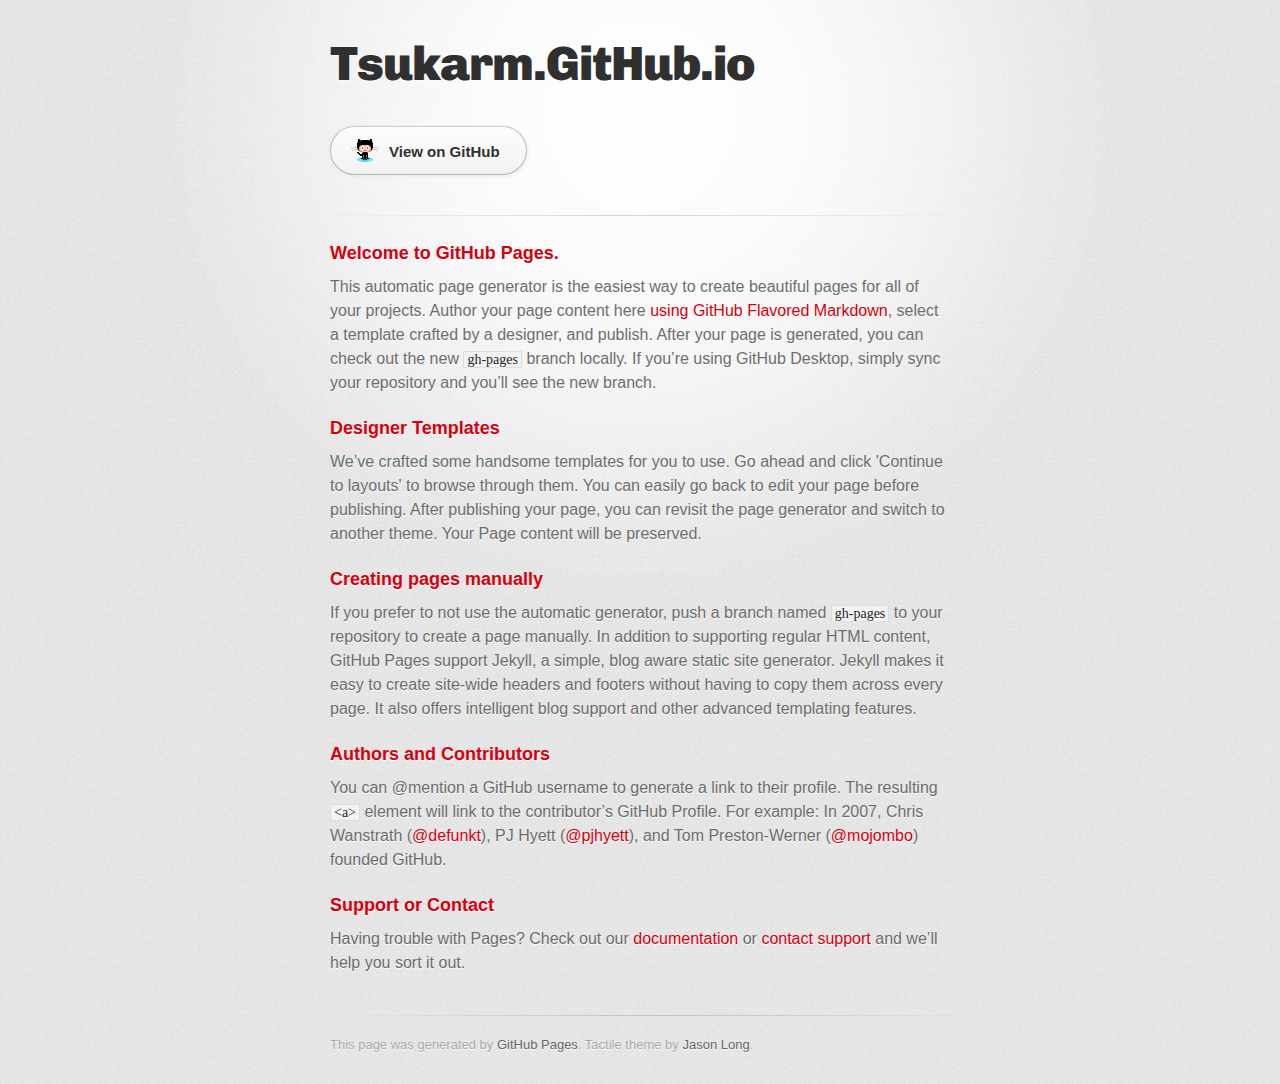
==== index.html @ 036ee030 "Replace master branch with page content via GitHub" ====
<!DOCTYPE html>
<html>
  <head>
    <meta charset='utf-8'>
    <meta http-equiv="X-UA-Compatible" content="chrome=1">
    <link href='https://fonts.googleapis.com/css?family=Chivo:900' rel='stylesheet' type='text/css'>
    <link rel="stylesheet" type="text/css" href="stylesheets/stylesheet.css" media="screen">
    <link rel="stylesheet" type="text/css" href="stylesheets/github-dark.css" media="screen">
    <link rel="stylesheet" type="text/css" href="stylesheets/print.css" media="print">
    <!--[if lt IE 9]>
    <script src="//html5shiv.googlecode.com/svn/trunk/html5.js"></script>
    <![endif]-->
    <title>Tsukarm.GitHub.io by TsukArm</title>
  </head>

  <body>
    <div id="container">
      <div class="inner">

        <header>
          <h1>Tsukarm.GitHub.io</h1>
          <h2></h2>
        </header>

        <section id="downloads" class="clearfix">
          <a href="https://github.com/TsukArm" id="view-on-github" class="button"><span>View on GitHub</span></a>
        </section>

        <hr>

        <section id="main_content">
          <h3>
<a id="welcome-to-github-pages" class="anchor" href="#welcome-to-github-pages" aria-hidden="true"><span aria-hidden="true" class="octicon octicon-link"></span></a>Welcome to GitHub Pages.</h3>

<p>This automatic page generator is the easiest way to create beautiful pages for all of your projects. Author your page content here <a href="https://guides.github.com/features/mastering-markdown/">using GitHub Flavored Markdown</a>, select a template crafted by a designer, and publish. After your page is generated, you can check out the new <code>gh-pages</code> branch locally. If you’re using GitHub Desktop, simply sync your repository and you’ll see the new branch.</p>

<h3>
<a id="designer-templates" class="anchor" href="#designer-templates" aria-hidden="true"><span aria-hidden="true" class="octicon octicon-link"></span></a>Designer Templates</h3>

<p>We’ve crafted some handsome templates for you to use. Go ahead and click 'Continue to layouts' to browse through them. You can easily go back to edit your page before publishing. After publishing your page, you can revisit the page generator and switch to another theme. Your Page content will be preserved.</p>

<h3>
<a id="creating-pages-manually" class="anchor" href="#creating-pages-manually" aria-hidden="true"><span aria-hidden="true" class="octicon octicon-link"></span></a>Creating pages manually</h3>

<p>If you prefer to not use the automatic generator, push a branch named <code>gh-pages</code> to your repository to create a page manually. In addition to supporting regular HTML content, GitHub Pages support Jekyll, a simple, blog aware static site generator. Jekyll makes it easy to create site-wide headers and footers without having to copy them across every page. It also offers intelligent blog support and other advanced templating features.</p>

<h3>
<a id="authors-and-contributors" class="anchor" href="#authors-and-contributors" aria-hidden="true"><span aria-hidden="true" class="octicon octicon-link"></span></a>Authors and Contributors</h3>

<p>You can @mention a GitHub username to generate a link to their profile. The resulting <code>&lt;a&gt;</code> element will link to the contributor’s GitHub Profile. For example: In 2007, Chris Wanstrath (<a href="https://github.com/defunkt" class="user-mention">@defunkt</a>), PJ Hyett (<a href="https://github.com/pjhyett" class="user-mention">@pjhyett</a>), and Tom Preston-Werner (<a href="https://github.com/mojombo" class="user-mention">@mojombo</a>) founded GitHub.</p>

<h3>
<a id="support-or-contact" class="anchor" href="#support-or-contact" aria-hidden="true"><span aria-hidden="true" class="octicon octicon-link"></span></a>Support or Contact</h3>

<p>Having trouble with Pages? Check out our <a href="https://help.github.com/pages">documentation</a> or <a href="https://github.com/contact">contact support</a> and we’ll help you sort it out.</p>
        </section>

        <footer>
          This page was generated by <a href="https://pages.github.com">GitHub Pages</a>. Tactile theme by <a href="https://twitter.com/jasonlong">Jason Long</a>.
        </footer>

        
      </div>
    </div>
  </body>
</html>
---- stylesheets/stylesheet.css ----
/* http://meyerweb.com/eric/tools/css/reset/
   v2.0 | 20110126
   License: none (public domain)
*/
html, body, div, span, applet, object, iframe,
h1, h2, h3, h4, h5, h6, p, blockquote, pre,
a, abbr, acronym, address, big, cite, code,
del, dfn, em, img, ins, kbd, q, s, samp,
small, strike, strong, sub, sup, tt, var,
b, u, i, center,
dl, dt, dd, ol, ul, li,
fieldset, form, label, legend,
table, caption, tbody, tfoot, thead, tr, th, td,
article, aside, canvas, details, embed,
figure, figcaption, footer, header, hgroup,
menu, nav, output, ruby, section, summary,
time, mark, audio, video {
	padding: 0;
	margin: 0;
	font: inherit;
	font-size: 100%;
	vertical-align: baseline;
	border: 0;
}
/* HTML5 display-role reset for older browsers */
article, aside, details, figcaption, figure,
footer, header, hgroup, menu, nav, section {
	display: block;
}
body {
	line-height: 1;
}
ol, ul {
	list-style: none;
}
blockquote, q {
	quotes: none;
}
blockquote:before, blockquote:after,
q:before, q:after {
	content: '';
	content: none;
}
table {
	border-spacing: 0;
	border-collapse: collapse;
}

/* LAYOUT STYLES */
body {
  font-family: 'Helvetica Neue', Helvetica, Arial, serif;
  font-size: 1em;
  line-height: 1.5;
  color: #6d6d6d;
  text-shadow: 0 1px 0 rgba(255, 255, 255, 0.8);
  background: #e7e7e7 url(../images/body-bg.png) 0 0 repeat;
}

a {
  color: #d5000d;
}
a:hover {
  color: #c5000c;
}

header {
  padding-top: 35px;
  padding-bottom: 25px;
}

header h1 {
  font-family: 'Chivo', 'Helvetica Neue', Helvetica, Arial, serif;
  font-size: 48px; font-weight: 900;
  line-height: 1.2;
  color: #303030;
  letter-spacing: -1px;
}

header h2 {
  font-size: 24px;
  font-weight: normal;
  line-height: 1.3;
  color: #aaa;
  letter-spacing: -1px;
}

#container {
  min-height: 595px;
  background: transparent url(../images/highlight-bg.jpg) 50% 0 no-repeat;
}

.inner {
  width: 620px;
  margin: 0 auto;
}

#container .inner img {
  max-width: 100%;
}

#downloads {
  margin-bottom: 40px;
}

a.button {
  display: block;
  float: left;
  width: 179px;
  padding: 12px 8px 12px 8px;
  margin-right: 14px;
  font-size: 15px;
  font-weight: bold;
  line-height: 25px;
  color: #303030;
  background: #fdfdfd; /* Old browsers */
  background: -moz-linear-gradient(top,  #fdfdfd 0%, #f2f2f2 100%); /* FF3.6+ */
  background: -webkit-gradient(linear, left top, left bottom, color-stop(0%,#fdfdfd), color-stop(100%,#f2f2f2)); /* Chrome,Safari4+ */
  background: -webkit-linear-gradient(top,  #fdfdfd 0%,#f2f2f2 100%); /* Chrome10+,Safari5.1+ */
  background: -o-linear-gradient(top,  #fdfdfd 0%,#f2f2f2 100%); /* Opera 11.10+ */
  background: -ms-linear-gradient(top,  #fdfdfd 0%,#f2f2f2 100%); /* IE10+ */
  background: linear-gradient(top,  #fdfdfd 0%,#f2f2f2 100%); /* W3C */
  filter: progid:DXImageTransform.Microsoft.gradient( startColorstr='#fdfdfd', endColorstr='#f2f2f2',GradientType=0 ); /* IE6-9 */
  border-top: solid 1px #cbcbcb;
  border-right: solid 1px #b7b7b7;
  border-bottom: solid 1px #b3b3b3;
  border-left: solid 1px #b7b7b7;
  border-radius: 30px;
  -webkit-box-shadow: 10px 10px 5px #888;
  -moz-box-shadow: 10px 10px 5px #888;
  box-shadow: 0px 1px 5px #e8e8e8;
  -moz-border-radius: 30px;
  -webkit-border-radius: 30px;
}
a.button:hover {
  background: #fafafa; /* Old browsers */
  background: -moz-linear-gradient(top,  #fdfdfd 0%, #f6f6f6 100%); /* FF3.6+ */
  background: -webkit-gradient(linear, left top, left bottom, color-stop(0%,#fdfdfd), color-stop(100%,#f6f6f6)); /* Chrome,Safari4+ */
  background: -webkit-linear-gradient(top,  #fdfdfd 0%,#f6f6f6 100%); /* Chrome10+,Safari5.1+ */
  background: -o-linear-gradient(top,  #fdfdfd 0%,#f6f6f6 100%); /* Opera 11.10+ */
  background: -ms-linear-gradient(top,  #fdfdfd 0%,#f6f6f6 100%); /* IE10+ */
  background: linear-gradient(top,  #fdfdfd 0%,#f6f6f6, 100%); /* W3C */
  filter: progid:DXImageTransform.Microsoft.gradient( startColorstr='#fdfdfd', endColorstr='#f6f6f6',GradientType=0 ); /* IE6-9 */
  border-top: solid 1px #b7b7b7;
  border-right: solid 1px #b3b3b3;
  border-bottom: solid 1px #b3b3b3;
  border-left: solid 1px #b3b3b3;
}

a.button span {
  display: block;
  height: 23px;
  padding-left: 50px;
}

#download-zip span {
  background: transparent url(../images/zip-icon.png) 12px 50% no-repeat;
}
#download-tar-gz span {
  background: transparent url(../images/tar-gz-icon.png) 12px 50% no-repeat;
}
#view-on-github span {
  background: transparent url(../images/octocat-icon.png) 12px 50% no-repeat;
}
#view-on-github {
  margin-right: 0;
}

code, pre {
  margin-bottom: 30px;
  font-family: Monaco, "Bitstream Vera Sans Mono", "Lucida Console", Terminal;
  font-size: 14px;
  color: #222;
}

code {
  padding: 0 3px;
  background-color: #f2f2f2;
  border: solid 1px #ddd;
}

pre {
  padding: 20px;
  overflow: auto;
  color: #f2f2f2;
  text-shadow: none;
  background: #303030;
}
pre code {
  padding: 0;
  color: #f2f2f2;
  background-color: #303030;
  border: none;
}

ul, ol, dl {
  margin-bottom: 20px;
}


/* COMMON STYLES */

hr {
  height: 1px;
  padding-bottom: 1em;
  margin-top: 1em;
  line-height: 1px;
  background: transparent url('../images/hr.png') 50% 0 no-repeat;
  border: none;
}

strong {
  font-weight: bold;
}

em {
  font-style: italic;
}

table {
  width: 100%;
  border: 1px solid #ebebeb;
}

th {
  font-weight: 500;
}

td {
  font-weight: 300;
  text-align: center;
  border: 1px solid #ebebeb;
}

form {
  padding: 20px;
  background: #f2f2f2;

}


/* GENERAL ELEMENT TYPE STYLES */

h1 {
  font-size: 32px;
}

h2 {
  margin-bottom: 8px;
  font-size: 22px;
  font-weight: bold;
  color: #303030;
}

h3 {
  margin-bottom: 8px;
  font-size: 18px;
  font-weight: bold;
  color: #d5000d;
}

h4 {
  font-size: 16px;
  font-weight: bold;
  color: #303030;
}

h5 {
  font-size: 1em;
  color: #303030;
}

h6 {
  font-size: .8em;
  color: #303030;
}

p {
  margin-bottom: 20px;
  font-weight: 300;
}

a {
  text-decoration: none;
}

p a {
  font-weight: 400;
}

blockquote {
  padding: 0 0 0 30px;
  margin-bottom: 20px;
  font-size: 1.6em;
  border-left: 10px solid #e9e9e9;
}

ul li {
  list-style-position: inside;
  list-style: disc;
  padding-left: 20px;
}

ol li {
  list-style-position: inside;
  list-style: decimal;
  padding-left: 3px;
}

dl dt {
  color: #303030;
}

footer {
  padding-top: 20px;
  padding-bottom: 30px;
  margin-top: 40px;
  font-size: 13px;
  color: #aaa;
  background: transparent url('../images/hr.png') 0 0 no-repeat;
}

footer a {
  color: #666;
}
footer a:hover {
  color: #444;
}

/* MISC */
.clearfix:after {
  display: block;
  height: 0;
  clear: both;
  visibility: hidden;
  content: '.';
}

.clearfix {display: inline-block;}
* html .clearfix {height: 1%;}
.clearfix {display: block;}

/* #Media Queries
================================================== */

/* Smaller than standard 960 (devices and browsers) */
@media only screen and (max-width: 959px) { }

/* Tablet Portrait size to standard 960 (devices and browsers) */
@media only screen and (min-width: 768px) and (max-width: 959px) { }

/* All Mobile Sizes (devices and browser) */
@media only screen and (max-width: 767px) {
  header {
    padding-top: 10px;
    padding-bottom: 10px;
  }
  #downloads {
    margin-bottom: 25px;
  }
  #download-zip, #download-tar-gz {
    display: none;
  }
  .inner {
    width: 94%;
    margin: 0 auto;
  }
}

/* Mobile Landscape Size to Tablet Portrait (devices and browsers) */
@media only screen and (min-width: 480px) and (max-width: 767px) { }

/* Mobile Portrait Size to Mobile Landscape Size (devices and browsers) */
@media only screen and (max-width: 479px) { }
---- stylesheets/github-dark.css ----
/*
The MIT License (MIT)

Copyright (c) 2016 GitHub, Inc.

Permission is hereby granted, free of charge, to any person obtaining a copy
of this software and associated documentation files (the "Software"), to deal
in the Software without restriction, including without limitation the rights
to use, copy, modify, merge, publish, distribute, sublicense, and/or sell
copies of the Software, and to permit persons to whom the Software is
furnished to do so, subject to the following conditions:

The above copyright notice and this permission notice shall be included in all
copies or substantial portions of the Software.

THE SOFTWARE IS PROVIDED "AS IS", WITHOUT WARRANTY OF ANY KIND, EXPRESS OR
IMPLIED, INCLUDING BUT NOT LIMITED TO THE WARRANTIES OF MERCHANTABILITY,
FITNESS FOR A PARTICULAR PURPOSE AND NONINFRINGEMENT. IN NO EVENT SHALL THE
AUTHORS OR COPYRIGHT HOLDERS BE LIABLE FOR ANY CLAIM, DAMAGES OR OTHER
LIABILITY, WHETHER IN AN ACTION OF CONTRACT, TORT OR OTHERWISE, ARISING FROM,
OUT OF OR IN CONNECTION WITH THE SOFTWARE OR THE USE OR OTHER DEALINGS IN THE
SOFTWARE.

*/

.pl-c /* comment */ {
  color: #969896;
}

.pl-c1 /* constant, variable.other.constant, support, meta.property-name, support.constant, support.variable, meta.module-reference, markup.raw, meta.diff.header */,
.pl-s .pl-v /* string variable */ {
  color: #0099cd;
}

.pl-e /* entity */,
.pl-en /* entity.name */ {
  color: #9774cb;
}

.pl-smi /* variable.parameter.function, storage.modifier.package, storage.modifier.import, storage.type.java, variable.other */,
.pl-s .pl-s1 /* string source */ {
  color: #ddd;
}

.pl-ent /* entity.name.tag */ {
  color: #7bcc72;
}

.pl-k /* keyword, storage, storage.type */ {
  color: #cc2372;
}

.pl-s /* string */,
.pl-pds /* punctuation.definition.string, string.regexp.character-class */,
.pl-s .pl-pse .pl-s1 /* string punctuation.section.embedded source */,
.pl-sr /* string.regexp */,
.pl-sr .pl-cce /* string.regexp constant.character.escape */,
.pl-sr .pl-sre /* string.regexp source.ruby.embedded */,
.pl-sr .pl-sra /* string.regexp string.regexp.arbitrary-repitition */ {
  color: #3c66e2;
}

.pl-v /* variable */ {
  color: #fb8764;
}

.pl-id /* invalid.deprecated */ {
  color: #e63525;
}

.pl-ii /* invalid.illegal */ {
  color: #f8f8f8;
  background-color: #e63525;
}

.pl-sr .pl-cce /* string.regexp constant.character.escape */ {
  font-weight: bold;
  color: #7bcc72;
}

.pl-ml /* markup.list */ {
  color: #c26b2b;
}

.pl-mh /* markup.heading */,
.pl-mh .pl-en /* markup.heading entity.name */,
.pl-ms /* meta.separator */ {
  font-weight: bold;
  color: #264ec5;
}

.pl-mq /* markup.quote */ {
  color: #00acac;
}

.pl-mi /* markup.italic */ {
  font-style: italic;
  color: #ddd;
}

.pl-mb /* markup.bold */ {
  font-weight: bold;
  color: #ddd;
}

.pl-md /* markup.deleted, meta.diff.header.from-file */ {
  color: #bd2c00;
  background-color: #ffecec;
}

.pl-mi1 /* markup.inserted, meta.diff.header.to-file */ {
  color: #55a532;
  background-color: #eaffea;
}

.pl-mdr /* meta.diff.range */ {
  font-weight: bold;
  color: #9774cb;
}

.pl-mo /* meta.output */ {
  color: #264ec5;
}
---- stylesheets/print.css ----
html, body, div, span, applet, object, iframe,
h1, h2, h3, h4, h5, h6, p, blockquote, pre,
a, abbr, acronym, address, big, cite, code,
del, dfn, em, img, ins, kbd, q, s, samp,
small, strike, strong, sub, sup, tt, var,
b, u, i, center,
dl, dt, dd, ol, ul, li,
fieldset, form, label, legend,
table, caption, tbody, tfoot, thead, tr, th, td,
article, aside, canvas, details, embed,
figure, figcaption, footer, header, hgroup,
menu, nav, output, ruby, section, summary,
time, mark, audio, video {
  padding: 0;
  margin: 0;
  font: inherit;
  font-size: 100%;
  vertical-align: baseline;
  border: 0;
}
/* HTML5 display-role reset for older browsers */
article, aside, details, figcaption, figure,
footer, header, hgroup, menu, nav, section {
  display: block;
}
body {
  line-height: 1;
}
ol, ul {
  list-style: none;
}
blockquote, q {
  quotes: none;
}
blockquote:before, blockquote:after,
q:before, q:after {
  content: '';
  content: none;
}
table {
  border-spacing: 0;
  border-collapse: collapse;
}
body {
  font-family: 'Helvetica Neue', Helvetica, Arial, serif;
  font-size: 13px;
  line-height: 1.5;
  color: #000;
}

a {
  font-weight: bold;
  color: #d5000d;
}

header {
  padding-top: 35px;
  padding-bottom: 10px;
}

header h1 {
  font-size: 48px;
  font-weight: bold;
  line-height: 1.2;
  color: #303030;
  letter-spacing: -1px;
}

header h2 {
  font-size: 24px;
  font-weight: normal;
  line-height: 1.3;
  color: #aaa;
  letter-spacing: -1px;
}
#downloads {
  display: none;
}
#main_content {
  padding-top: 20px;
}

code, pre {
  margin-bottom: 30px;
  font-family: Monaco, "Bitstream Vera Sans Mono", "Lucida Console", Terminal;
  font-size: 12px;
  color: #222;
}

code {
  padding: 0 3px;
}

pre {
  padding: 20px;
  overflow: auto;
  border: solid 1px #ddd;
}
pre code {
  padding: 0;
}

ul, ol, dl {
  margin-bottom: 20px;
}


/* COMMON STYLES */

table {
  width: 100%;
  border: 1px solid #ebebeb;
}

th {
  font-weight: 500;
}

td {
  font-weight: 300;
  text-align: center;
  border: 1px solid #ebebeb;
}

form {
  padding: 20px;
  background: #f2f2f2;

}


/* GENERAL ELEMENT TYPE STYLES */

h1 {
  font-size: 2.8em;
}

h2 {
  margin-bottom: 8px;
  font-size: 22px;
  font-weight: bold;
  color: #303030;
}

h3 {
  margin-bottom: 8px;
  font-size: 18px;
  font-weight: bold;
  color: #d5000d;
}

h4 {
  font-size: 16px;
  font-weight: bold;
  color: #303030;
}

h5 {
  font-size: 1em;
  color: #303030;
}

h6 {
  font-size: .8em;
  color: #303030;
}

p {
  margin-bottom: 20px;
  font-weight: 300;
}

a {
  text-decoration: none;
}

p a {
  font-weight: 400;
}

blockquote {
  padding: 0 0 0 30px;
  margin-bottom: 20px;
  font-size: 1.6em;
  border-left: 10px solid #e9e9e9;
}

ul li {
  list-style-position: inside;
  list-style: disc;
  padding-left: 20px;
}

ol li {
  list-style-position: inside;
  list-style: decimal;
  padding-left: 3px;
}

dl dd {
  font-style: italic;
  font-weight: 100;
}

footer {
  padding-top: 20px;
  padding-bottom: 30px;
  margin-top: 40px;
  font-size: 13px;
  color: #aaa;
}

footer a {
  color: #666;
}

/* MISC */
.clearfix:after {
  display: block;
  height: 0;
  clear: both;
  visibility: hidden;
  content: '.';
}

.clearfix {display: inline-block;}
* html .clearfix {height: 1%;}
.clearfix {display: block;}
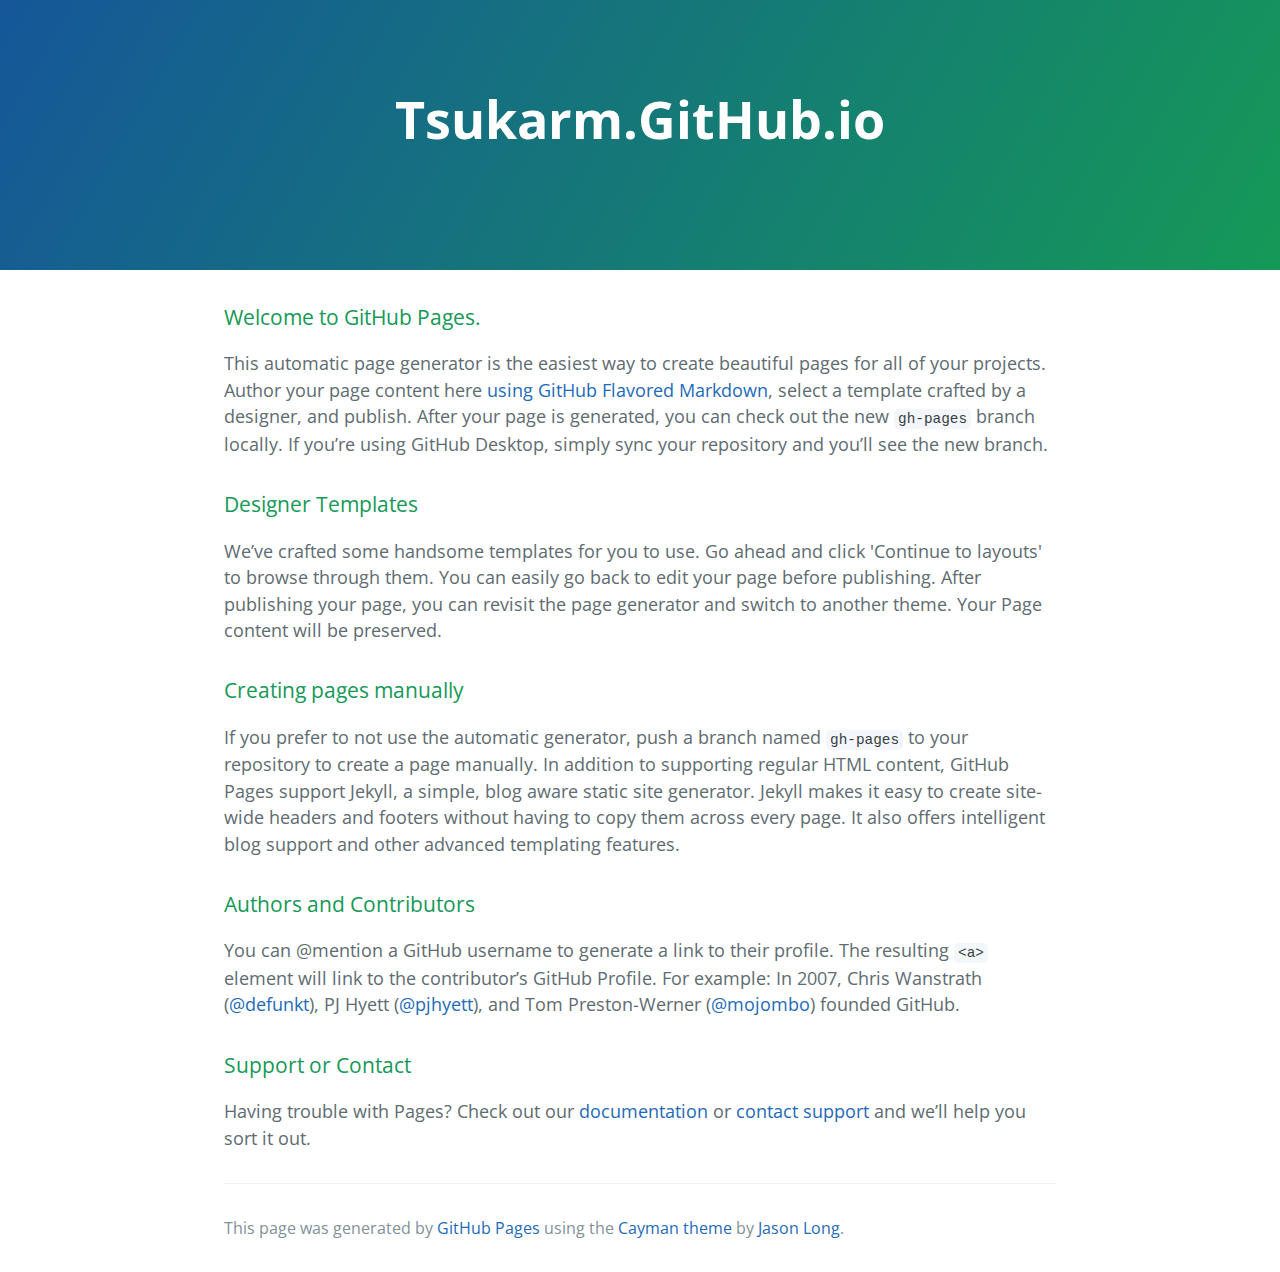
==== commit d8426f47: "Replace master branch with page content via GitHub" ====
--- a/index.html
+++ b/index.html
@@ -1,35 +1,22 @@
 <!DOCTYPE html>
-<html>
+<html lang="en-us">
   <head>
-    <meta charset='utf-8'>
-    <meta http-equiv="X-UA-Compatible" content="chrome=1">
-    <link href='https://fonts.googleapis.com/css?family=Chivo:900' rel='stylesheet' type='text/css'>
+    <meta charset="UTF-8">
+    <title>Tsukarm.GitHub.io by TsukArm</title>
+    <meta name="viewport" content="width=device-width, initial-scale=1">
+    <link rel="stylesheet" type="text/css" href="stylesheets/normalize.css" media="screen">
+    <link href='https://fonts.googleapis.com/css?family=Open+Sans:400,700' rel='stylesheet' type='text/css'>
     <link rel="stylesheet" type="text/css" href="stylesheets/stylesheet.css" media="screen">
-    <link rel="stylesheet" type="text/css" href="stylesheets/github-dark.css" media="screen">
-    <link rel="stylesheet" type="text/css" href="stylesheets/print.css" media="print">
-    <!--[if lt IE 9]>
-    <script src="//html5shiv.googlecode.com/svn/trunk/html5.js"></script>
-    <![endif]-->
-    <title>Tsukarm.GitHub.io by TsukArm</title>
+    <link rel="stylesheet" type="text/css" href="stylesheets/github-light.css" media="screen">
   </head>
+  <body>
+    <section class="page-header">
+      <h1 class="project-name">Tsukarm.GitHub.io</h1>
+      <h2 class="project-tagline"></h2>
+    </section>
 
-  <body>
-    <div id="container">
-      <div class="inner">
-
-        <header>
-          <h1>Tsukarm.GitHub.io</h1>
-          <h2></h2>
-        </header>
-
-        <section id="downloads" class="clearfix">
-          <a href="https://github.com/TsukArm" id="view-on-github" class="button"><span>View on GitHub</span></a>
-        </section>
-
-        <hr>
-
-        <section id="main_content">
-          <h3>
+    <section class="main-content">
+      <h3>
 <a id="welcome-to-github-pages" class="anchor" href="#welcome-to-github-pages" aria-hidden="true"><span aria-hidden="true" class="octicon octicon-link"></span></a>Welcome to GitHub Pages.</h3>
 
 <p>This automatic page generator is the easiest way to create beautiful pages for all of your projects. Author your page content here <a href="https://guides.github.com/features/mastering-markdown/">using GitHub Flavored Markdown</a>, select a template crafted by a designer, and publish. After your page is generated, you can check out the new <code>gh-pages</code> branch locally. If you’re using GitHub Desktop, simply sync your repository and you’ll see the new branch.</p>
@@ -53,14 +40,14 @@
 <a id="support-or-contact" class="anchor" href="#support-or-contact" aria-hidden="true"><span aria-hidden="true" class="octicon octicon-link"></span></a>Support or Contact</h3>
 
 <p>Having trouble with Pages? Check out our <a href="https://help.github.com/pages">documentation</a> or <a href="https://github.com/contact">contact support</a> and we’ll help you sort it out.</p>
-        </section>
 
-        <footer>
-          This page was generated by <a href="https://pages.github.com">GitHub Pages</a>. Tactile theme by <a href="https://twitter.com/jasonlong">Jason Long</a>.
-        </footer>
+      <footer class="site-footer">
 
-        
-      </div>
-    </div>
+        <span class="site-footer-credits">This page was generated by <a href="https://pages.github.com">GitHub Pages</a> using the <a href="https://github.com/jasonlong/cayman-theme">Cayman theme</a> by <a href="https://twitter.com/jasonlong">Jason Long</a>.</span>
+      </footer>
+
+    </section>
+
+  
   </body>
 </html>
--- a/stylesheets/stylesheet.css
+++ b/stylesheets/stylesheet.css
@@ -1,373 +1,245 @@
-/* http://meyerweb.com/eric/tools/css/reset/
-   v2.0 | 20110126
-   License: none (public domain)
-*/
-html, body, div, span, applet, object, iframe,
-h1, h2, h3, h4, h5, h6, p, blockquote, pre,
-a, abbr, acronym, address, big, cite, code,
-del, dfn, em, img, ins, kbd, q, s, samp,
-small, strike, strong, sub, sup, tt, var,
-b, u, i, center,
-dl, dt, dd, ol, ul, li,
-fieldset, form, label, legend,
-table, caption, tbody, tfoot, thead, tr, th, td,
-article, aside, canvas, details, embed,
-figure, figcaption, footer, header, hgroup,
-menu, nav, output, ruby, section, summary,
-time, mark, audio, video {
-	padding: 0;
-	margin: 0;
-	font: inherit;
-	font-size: 100%;
-	vertical-align: baseline;
-	border: 0;
-}
-/* HTML5 display-role reset for older browsers */
-article, aside, details, figcaption, figure,
-footer, header, hgroup, menu, nav, section {
-	display: block;
-}
+* {
+  box-sizing: border-box; }
+
 body {
-	line-height: 1;
-}
-ol, ul {
-	list-style: none;
-}
-blockquote, q {
-	quotes: none;
-}
-blockquote:before, blockquote:after,
-q:before, q:after {
-	content: '';
-	content: none;
-}
-table {
-	border-spacing: 0;
-	border-collapse: collapse;
-}
-
-/* LAYOUT STYLES */
-body {
-  font-family: 'Helvetica Neue', Helvetica, Arial, serif;
-  font-size: 1em;
+  padding: 0;
+  margin: 0;
+  font-family: "Open Sans", "Helvetica Neue", Helvetica, Arial, sans-serif;
+  font-size: 16px;
   line-height: 1.5;
-  color: #6d6d6d;
-  text-shadow: 0 1px 0 rgba(255, 255, 255, 0.8);
-  background: #e7e7e7 url(../images/body-bg.png) 0 0 repeat;
-}
+  color: #606c71; }
 
 a {
-  color: #d5000d;
-}
-a:hover {
-  color: #c5000c;
-}
-
-header {
-  padding-top: 35px;
-  padding-bottom: 25px;
-}
-
-header h1 {
-  font-family: 'Chivo', 'Helvetica Neue', Helvetica, Arial, serif;
-  font-size: 48px; font-weight: 900;
-  line-height: 1.2;
-  color: #303030;
-  letter-spacing: -1px;
-}
-
-header h2 {
-  font-size: 24px;
+  color: #1e6bb8;
+  text-decoration: none; }
+  a:hover {
+    text-decoration: underline; }
+
+.btn {
+  display: inline-block;
+  margin-bottom: 1rem;
+  color: rgba(255, 255, 255, 0.7);
+  background-color: rgba(255, 255, 255, 0.08);
+  border-color: rgba(255, 255, 255, 0.2);
+  border-style: solid;
+  border-width: 1px;
+  border-radius: 0.3rem;
+  transition: color 0.2s, background-color 0.2s, border-color 0.2s; }
+  .btn + .btn {
+    margin-left: 1rem; }
+
+.btn:hover {
+  color: rgba(255, 255, 255, 0.8);
+  text-decoration: none;
+  background-color: rgba(255, 255, 255, 0.2);
+  border-color: rgba(255, 255, 255, 0.3); }
+
+@media screen and (min-width: 64em) {
+  .btn {
+    padding: 0.75rem 1rem; } }
+
+@media screen and (min-width: 42em) and (max-width: 64em) {
+  .btn {
+    padding: 0.6rem 0.9rem;
+    font-size: 0.9rem; } }
+
+@media screen and (max-width: 42em) {
+  .btn {
+    display: block;
+    width: 100%;
+    padding: 0.75rem;
+    font-size: 0.9rem; }
+    .btn + .btn {
+      margin-top: 1rem;
+      margin-left: 0; } }
+
+.page-header {
+  color: #fff;
+  text-align: center;
+  background-color: #159957;
+  background-image: linear-gradient(120deg, #155799, #159957); }
+
+@media screen and (min-width: 64em) {
+  .page-header {
+    padding: 5rem 6rem; } }
+
+@media screen and (min-width: 42em) and (max-width: 64em) {
+  .page-header {
+    padding: 3rem 4rem; } }
+
+@media screen and (max-width: 42em) {
+  .page-header {
+    padding: 2rem 1rem; } }
+
+.project-name {
+  margin-top: 0;
+  margin-bottom: 0.1rem; }
+
+@media screen and (min-width: 64em) {
+  .project-name {
+    font-size: 3.25rem; } }
+
+@media screen and (min-width: 42em) and (max-width: 64em) {
+  .project-name {
+    font-size: 2.25rem; } }
+
+@media screen and (max-width: 42em) {
+  .project-name {
+    font-size: 1.75rem; } }
+
+.project-tagline {
+  margin-bottom: 2rem;
   font-weight: normal;
-  line-height: 1.3;
-  color: #aaa;
-  letter-spacing: -1px;
-}
-
-#container {
-  min-height: 595px;
-  background: transparent url(../images/highlight-bg.jpg) 50% 0 no-repeat;
-}
-
-.inner {
-  width: 620px;
-  margin: 0 auto;
-}
-
-#container .inner img {
-  max-width: 100%;
-}
-
-#downloads {
-  margin-bottom: 40px;
-}
-
-a.button {
+  opacity: 0.7; }
+
+@media screen and (min-width: 64em) {
+  .project-tagline {
+    font-size: 1.25rem; } }
+
+@media screen and (min-width: 42em) and (max-width: 64em) {
+  .project-tagline {
+    font-size: 1.15rem; } }
+
+@media screen and (max-width: 42em) {
+  .project-tagline {
+    font-size: 1rem; } }
+
+.main-content :first-child {
+  margin-top: 0; }
+.main-content img {
+  max-width: 100%; }
+.main-content h1, .main-content h2, .main-content h3, .main-content h4, .main-content h5, .main-content h6 {
+  margin-top: 2rem;
+  margin-bottom: 1rem;
+  font-weight: normal;
+  color: #159957; }
+.main-content p {
+  margin-bottom: 1em; }
+.main-content code {
+  padding: 2px 4px;
+  font-family: Consolas, "Liberation Mono", Menlo, Courier, monospace;
+  font-size: 0.9rem;
+  color: #383e41;
+  background-color: #f3f6fa;
+  border-radius: 0.3rem; }
+.main-content pre {
+  padding: 0.8rem;
+  margin-top: 0;
+  margin-bottom: 1rem;
+  font: 1rem Consolas, "Liberation Mono", Menlo, Courier, monospace;
+  color: #567482;
+  word-wrap: normal;
+  background-color: #f3f6fa;
+  border: solid 1px #dce6f0;
+  border-radius: 0.3rem; }
+  .main-content pre > code {
+    padding: 0;
+    margin: 0;
+    font-size: 0.9rem;
+    color: #567482;
+    word-break: normal;
+    white-space: pre;
+    background: transparent;
+    border: 0; }
+.main-content .highlight {
+  margin-bottom: 1rem; }
+  .main-content .highlight pre {
+    margin-bottom: 0;
+    word-break: normal; }
+.main-content .highlight pre, .main-content pre {
+  padding: 0.8rem;
+  overflow: auto;
+  font-size: 0.9rem;
+  line-height: 1.45;
+  border-radius: 0.3rem; }
+.main-content pre code, .main-content pre tt {
+  display: inline;
+  max-width: initial;
+  padding: 0;
+  margin: 0;
+  overflow: initial;
+  line-height: inherit;
+  word-wrap: normal;
+  background-color: transparent;
+  border: 0; }
+  .main-content pre code:before, .main-content pre code:after, .main-content pre tt:before, .main-content pre tt:after {
+    content: normal; }
+.main-content ul, .main-content ol {
+  margin-top: 0; }
+.main-content blockquote {
+  padding: 0 1rem;
+  margin-left: 0;
+  color: #819198;
+  border-left: 0.3rem solid #dce6f0; }
+  .main-content blockquote > :first-child {
+    margin-top: 0; }
+  .main-content blockquote > :last-child {
+    margin-bottom: 0; }
+.main-content table {
   display: block;
-  float: left;
-  width: 179px;
-  padding: 12px 8px 12px 8px;
-  margin-right: 14px;
-  font-size: 15px;
-  font-weight: bold;
-  line-height: 25px;
-  color: #303030;
-  background: #fdfdfd; /* Old browsers */
-  background: -moz-linear-gradient(top,  #fdfdfd 0%, #f2f2f2 100%); /* FF3.6+ */
-  background: -webkit-gradient(linear, left top, left bottom, color-stop(0%,#fdfdfd), color-stop(100%,#f2f2f2)); /* Chrome,Safari4+ */
-  background: -webkit-linear-gradient(top,  #fdfdfd 0%,#f2f2f2 100%); /* Chrome10+,Safari5.1+ */
-  background: -o-linear-gradient(top,  #fdfdfd 0%,#f2f2f2 100%); /* Opera 11.10+ */
-  background: -ms-linear-gradient(top,  #fdfdfd 0%,#f2f2f2 100%); /* IE10+ */
-  background: linear-gradient(top,  #fdfdfd 0%,#f2f2f2 100%); /* W3C */
-  filter: progid:DXImageTransform.Microsoft.gradient( startColorstr='#fdfdfd', endColorstr='#f2f2f2',GradientType=0 ); /* IE6-9 */
-  border-top: solid 1px #cbcbcb;
-  border-right: solid 1px #b7b7b7;
-  border-bottom: solid 1px #b3b3b3;
-  border-left: solid 1px #b7b7b7;
-  border-radius: 30px;
-  -webkit-box-shadow: 10px 10px 5px #888;
-  -moz-box-shadow: 10px 10px 5px #888;
-  box-shadow: 0px 1px 5px #e8e8e8;
-  -moz-border-radius: 30px;
-  -webkit-border-radius: 30px;
-}
-a.button:hover {
-  background: #fafafa; /* Old browsers */
-  background: -moz-linear-gradient(top,  #fdfdfd 0%, #f6f6f6 100%); /* FF3.6+ */
-  background: -webkit-gradient(linear, left top, left bottom, color-stop(0%,#fdfdfd), color-stop(100%,#f6f6f6)); /* Chrome,Safari4+ */
-  background: -webkit-linear-gradient(top,  #fdfdfd 0%,#f6f6f6 100%); /* Chrome10+,Safari5.1+ */
-  background: -o-linear-gradient(top,  #fdfdfd 0%,#f6f6f6 100%); /* Opera 11.10+ */
-  background: -ms-linear-gradient(top,  #fdfdfd 0%,#f6f6f6 100%); /* IE10+ */
-  background: linear-gradient(top,  #fdfdfd 0%,#f6f6f6, 100%); /* W3C */
-  filter: progid:DXImageTransform.Microsoft.gradient( startColorstr='#fdfdfd', endColorstr='#f6f6f6',GradientType=0 ); /* IE6-9 */
-  border-top: solid 1px #b7b7b7;
-  border-right: solid 1px #b3b3b3;
-  border-bottom: solid 1px #b3b3b3;
-  border-left: solid 1px #b3b3b3;
-}
-
-a.button span {
+  width: 100%;
+  overflow: auto;
+  word-break: normal;
+  word-break: keep-all; }
+  .main-content table th {
+    font-weight: bold; }
+  .main-content table th, .main-content table td {
+    padding: 0.5rem 1rem;
+    border: 1px solid #e9ebec; }
+.main-content dl {
+  padding: 0; }
+  .main-content dl dt {
+    padding: 0;
+    margin-top: 1rem;
+    font-size: 1rem;
+    font-weight: bold; }
+  .main-content dl dd {
+    padding: 0;
+    margin-bottom: 1rem; }
+.main-content hr {
+  height: 2px;
+  padding: 0;
+  margin: 1rem 0;
+  background-color: #eff0f1;
+  border: 0; }
+
+@media screen and (min-width: 64em) {
+  .main-content {
+    max-width: 64rem;
+    padding: 2rem 6rem;
+    margin: 0 auto;
+    font-size: 1.1rem; } }
+
+@media screen and (min-width: 42em) and (max-width: 64em) {
+  .main-content {
+    padding: 2rem 4rem;
+    font-size: 1.1rem; } }
+
+@media screen and (max-width: 42em) {
+  .main-content {
+    padding: 2rem 1rem;
+    font-size: 1rem; } }
+
+.site-footer {
+  padding-top: 2rem;
+  margin-top: 2rem;
+  border-top: solid 1px #eff0f1; }
+
+.site-footer-owner {
   display: block;
-  height: 23px;
-  padding-left: 50px;
-}
-
-#download-zip span {
-  background: transparent url(../images/zip-icon.png) 12px 50% no-repeat;
-}
-#download-tar-gz span {
-  background: transparent url(../images/tar-gz-icon.png) 12px 50% no-repeat;
-}
-#view-on-github span {
-  background: transparent url(../images/octocat-icon.png) 12px 50% no-repeat;
-}
-#view-on-github {
-  margin-right: 0;
-}
-
-code, pre {
-  margin-bottom: 30px;
-  font-family: Monaco, "Bitstream Vera Sans Mono", "Lucida Console", Terminal;
-  font-size: 14px;
-  color: #222;
-}
-
-code {
-  padding: 0 3px;
-  background-color: #f2f2f2;
-  border: solid 1px #ddd;
-}
-
-pre {
-  padding: 20px;
-  overflow: auto;
-  color: #f2f2f2;
-  text-shadow: none;
-  background: #303030;
-}
-pre code {
-  padding: 0;
-  color: #f2f2f2;
-  background-color: #303030;
-  border: none;
-}
-
-ul, ol, dl {
-  margin-bottom: 20px;
-}
-
-
-/* COMMON STYLES */
-
-hr {
-  height: 1px;
-  padding-bottom: 1em;
-  margin-top: 1em;
-  line-height: 1px;
-  background: transparent url('../images/hr.png') 50% 0 no-repeat;
-  border: none;
-}
-
-strong {
-  font-weight: bold;
-}
-
-em {
-  font-style: italic;
-}
-
-table {
-  width: 100%;
-  border: 1px solid #ebebeb;
-}
-
-th {
-  font-weight: 500;
-}
-
-td {
-  font-weight: 300;
-  text-align: center;
-  border: 1px solid #ebebeb;
-}
-
-form {
-  padding: 20px;
-  background: #f2f2f2;
-
-}
-
-
-/* GENERAL ELEMENT TYPE STYLES */
-
-h1 {
-  font-size: 32px;
-}
-
-h2 {
-  margin-bottom: 8px;
-  font-size: 22px;
-  font-weight: bold;
-  color: #303030;
-}
-
-h3 {
-  margin-bottom: 8px;
-  font-size: 18px;
-  font-weight: bold;
-  color: #d5000d;
-}
-
-h4 {
-  font-size: 16px;
-  font-weight: bold;
-  color: #303030;
-}
-
-h5 {
-  font-size: 1em;
-  color: #303030;
-}
-
-h6 {
-  font-size: .8em;
-  color: #303030;
-}
-
-p {
-  margin-bottom: 20px;
-  font-weight: 300;
-}
-
-a {
-  text-decoration: none;
-}
-
-p a {
-  font-weight: 400;
-}
-
-blockquote {
-  padding: 0 0 0 30px;
-  margin-bottom: 20px;
-  font-size: 1.6em;
-  border-left: 10px solid #e9e9e9;
-}
-
-ul li {
-  list-style-position: inside;
-  list-style: disc;
-  padding-left: 20px;
-}
-
-ol li {
-  list-style-position: inside;
-  list-style: decimal;
-  padding-left: 3px;
-}
-
-dl dt {
-  color: #303030;
-}
-
-footer {
-  padding-top: 20px;
-  padding-bottom: 30px;
-  margin-top: 40px;
-  font-size: 13px;
-  color: #aaa;
-  background: transparent url('../images/hr.png') 0 0 no-repeat;
-}
-
-footer a {
-  color: #666;
-}
-footer a:hover {
-  color: #444;
-}
-
-/* MISC */
-.clearfix:after {
-  display: block;
-  height: 0;
-  clear: both;
-  visibility: hidden;
-  content: '.';
-}
-
-.clearfix {display: inline-block;}
-* html .clearfix {height: 1%;}
-.clearfix {display: block;}
-
-/* #Media Queries
-================================================== */
-
-/* Smaller than standard 960 (devices and browsers) */
-@media only screen and (max-width: 959px) { }
-
-/* Tablet Portrait size to standard 960 (devices and browsers) */
-@media only screen and (min-width: 768px) and (max-width: 959px) { }
-
-/* All Mobile Sizes (devices and browser) */
-@media only screen and (max-width: 767px) {
-  header {
-    padding-top: 10px;
-    padding-bottom: 10px;
-  }
-  #downloads {
-    margin-bottom: 25px;
-  }
-  #download-zip, #download-tar-gz {
-    display: none;
-  }
-  .inner {
-    width: 94%;
-    margin: 0 auto;
-  }
-}
-
-/* Mobile Landscape Size to Tablet Portrait (devices and browsers) */
-@media only screen and (min-width: 480px) and (max-width: 767px) { }
-
-/* Mobile Portrait Size to Mobile Landscape Size (devices and browsers) */
-@media only screen and (max-width: 479px) { }
+  font-weight: bold; }
+
+.site-footer-credits {
+  color: #819198; }
+
+@media screen and (min-width: 64em) {
+  .site-footer {
+    font-size: 1rem; } }
+
+@media screen and (min-width: 42em) and (max-width: 64em) {
+  .site-footer {
+    font-size: 1rem; } }
+
+@media screen and (max-width: 42em) {
+  .site-footer {
+    font-size: 0.9rem; } }
--- a/stylesheets/github-light.css
+++ b/stylesheets/github-light.css
@@ -0,0 +1,124 @@
+/*
+The MIT License (MIT)
+
+Copyright (c) 2016 GitHub, Inc.
+
+Permission is hereby granted, free of charge, to any person obtaining a copy
+of this software and associated documentation files (the "Software"), to deal
+in the Software without restriction, including without limitation the rights
+to use, copy, modify, merge, publish, distribute, sublicense, and/or sell
+copies of the Software, and to permit persons to whom the Software is
+furnished to do so, subject to the following conditions:
+
+The above copyright notice and this permission notice shall be included in all
+copies or substantial portions of the Software.
+
+THE SOFTWARE IS PROVIDED "AS IS", WITHOUT WARRANTY OF ANY KIND, EXPRESS OR
+IMPLIED, INCLUDING BUT NOT LIMITED TO THE WARRANTIES OF MERCHANTABILITY,
+FITNESS FOR A PARTICULAR PURPOSE AND NONINFRINGEMENT. IN NO EVENT SHALL THE
+AUTHORS OR COPYRIGHT HOLDERS BE LIABLE FOR ANY CLAIM, DAMAGES OR OTHER
+LIABILITY, WHETHER IN AN ACTION OF CONTRACT, TORT OR OTHERWISE, ARISING FROM,
+OUT OF OR IN CONNECTION WITH THE SOFTWARE OR THE USE OR OTHER DEALINGS IN THE
+SOFTWARE.
+
+*/
+
+.pl-c /* comment */ {
+  color: #969896;
+}
+
+.pl-c1 /* constant, variable.other.constant, support, meta.property-name, support.constant, support.variable, meta.module-reference, markup.raw, meta.diff.header */,
+.pl-s .pl-v /* string variable */ {
+  color: #0086b3;
+}
+
+.pl-e /* entity */,
+.pl-en /* entity.name */ {
+  color: #795da3;
+}
+
+.pl-smi /* variable.parameter.function, storage.modifier.package, storage.modifier.import, storage.type.java, variable.other */,
+.pl-s .pl-s1 /* string source */ {
+  color: #333;
+}
+
+.pl-ent /* entity.name.tag */ {
+  color: #63a35c;
+}
+
+.pl-k /* keyword, storage, storage.type */ {
+  color: #a71d5d;
+}
+
+.pl-s /* string */,
+.pl-pds /* punctuation.definition.string, string.regexp.character-class */,
+.pl-s .pl-pse .pl-s1 /* string punctuation.section.embedded source */,
+.pl-sr /* string.regexp */,
+.pl-sr .pl-cce /* string.regexp constant.character.escape */,
+.pl-sr .pl-sre /* string.regexp source.ruby.embedded */,
+.pl-sr .pl-sra /* string.regexp string.regexp.arbitrary-repitition */ {
+  color: #183691;
+}
+
+.pl-v /* variable */ {
+  color: #ed6a43;
+}
+
+.pl-id /* invalid.deprecated */ {
+  color: #b52a1d;
+}
+
+.pl-ii /* invalid.illegal */ {
+  color: #f8f8f8;
+  background-color: #b52a1d;
+}
+
+.pl-sr .pl-cce /* string.regexp constant.character.escape */ {
+  font-weight: bold;
+  color: #63a35c;
+}
+
+.pl-ml /* markup.list */ {
+  color: #693a17;
+}
+
+.pl-mh /* markup.heading */,
+.pl-mh .pl-en /* markup.heading entity.name */,
+.pl-ms /* meta.separator */ {
+  font-weight: bold;
+  color: #1d3e81;
+}
+
+.pl-mq /* markup.quote */ {
+  color: #008080;
+}
+
+.pl-mi /* markup.italic */ {
+  font-style: italic;
+  color: #333;
+}
+
+.pl-mb /* markup.bold */ {
+  font-weight: bold;
+  color: #333;
+}
+
+.pl-md /* markup.deleted, meta.diff.header.from-file */ {
+  color: #bd2c00;
+  background-color: #ffecec;
+}
+
+.pl-mi1 /* markup.inserted, meta.diff.header.to-file */ {
+  color: #55a532;
+  background-color: #eaffea;
+}
+
+.pl-mdr /* meta.diff.range */ {
+  font-weight: bold;
+  color: #795da3;
+}
+
+.pl-mo /* meta.output */ {
+  color: #1d3e81;
+}
+
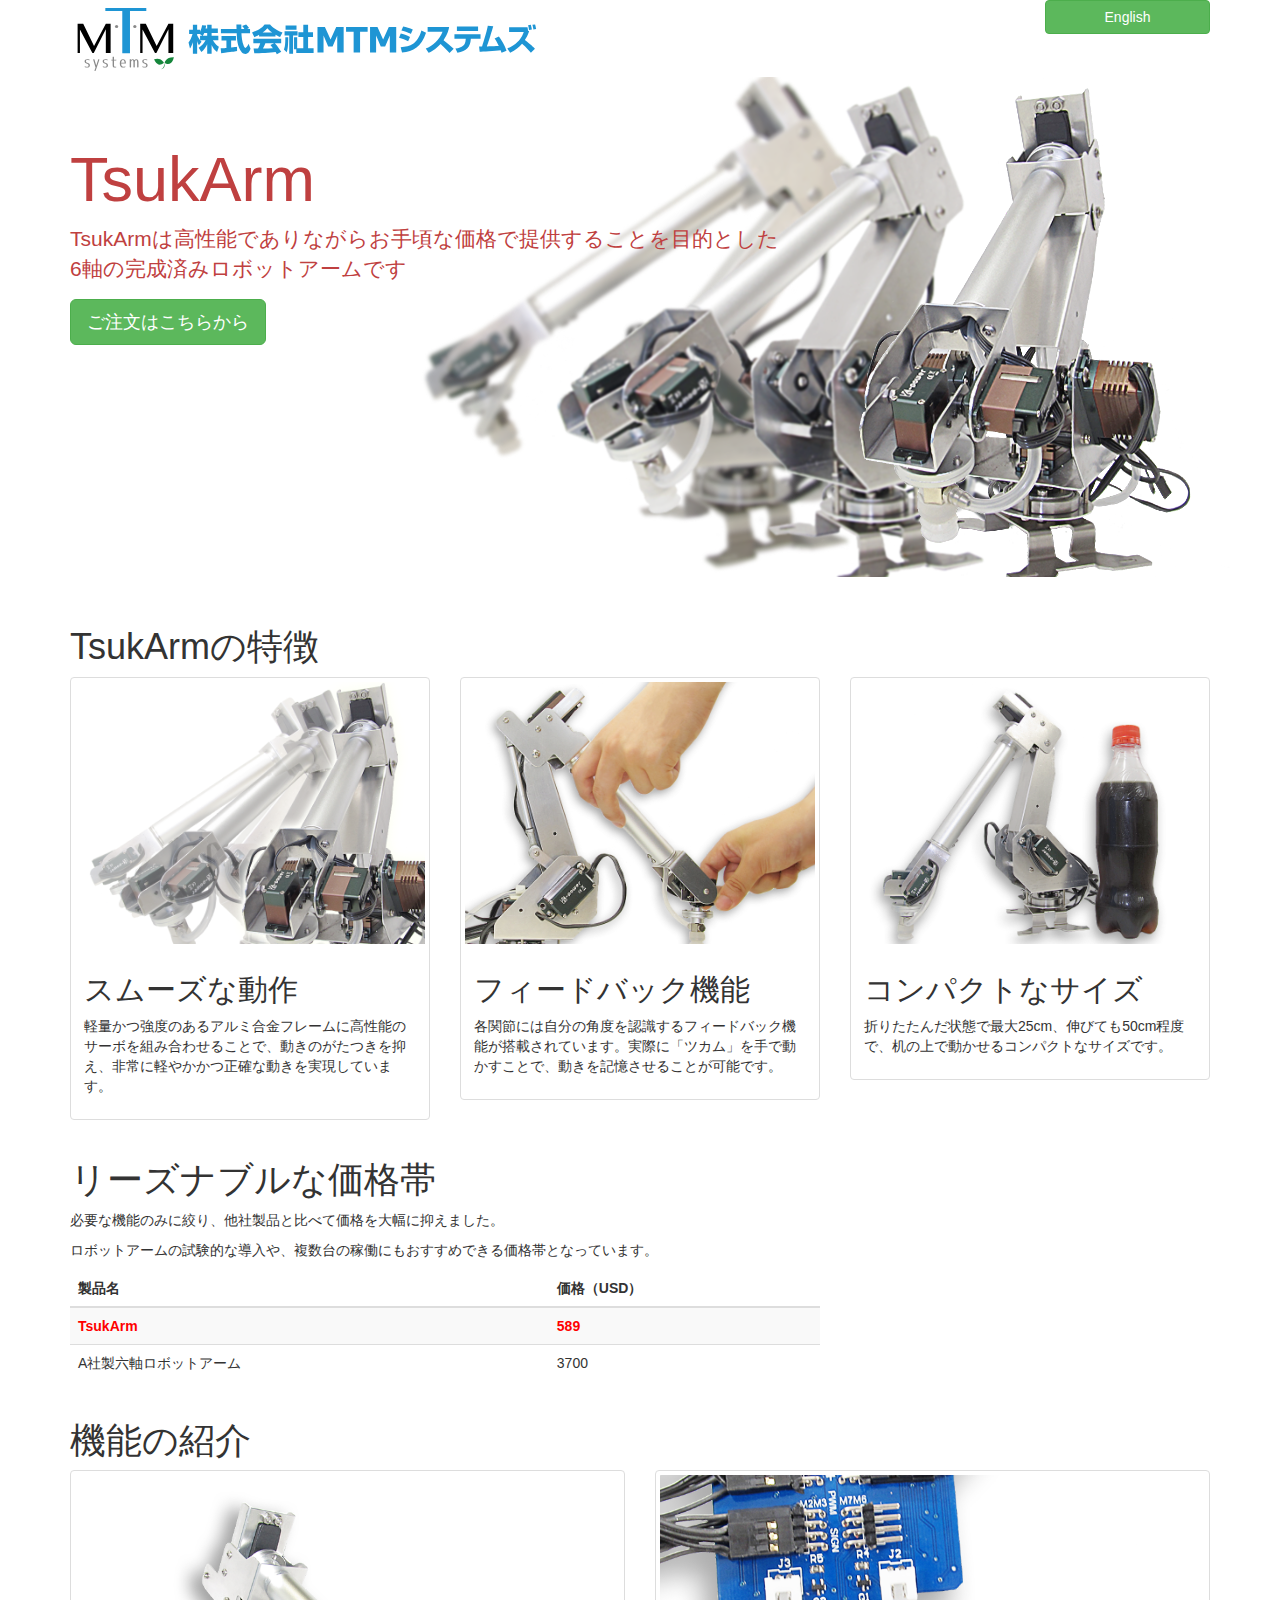
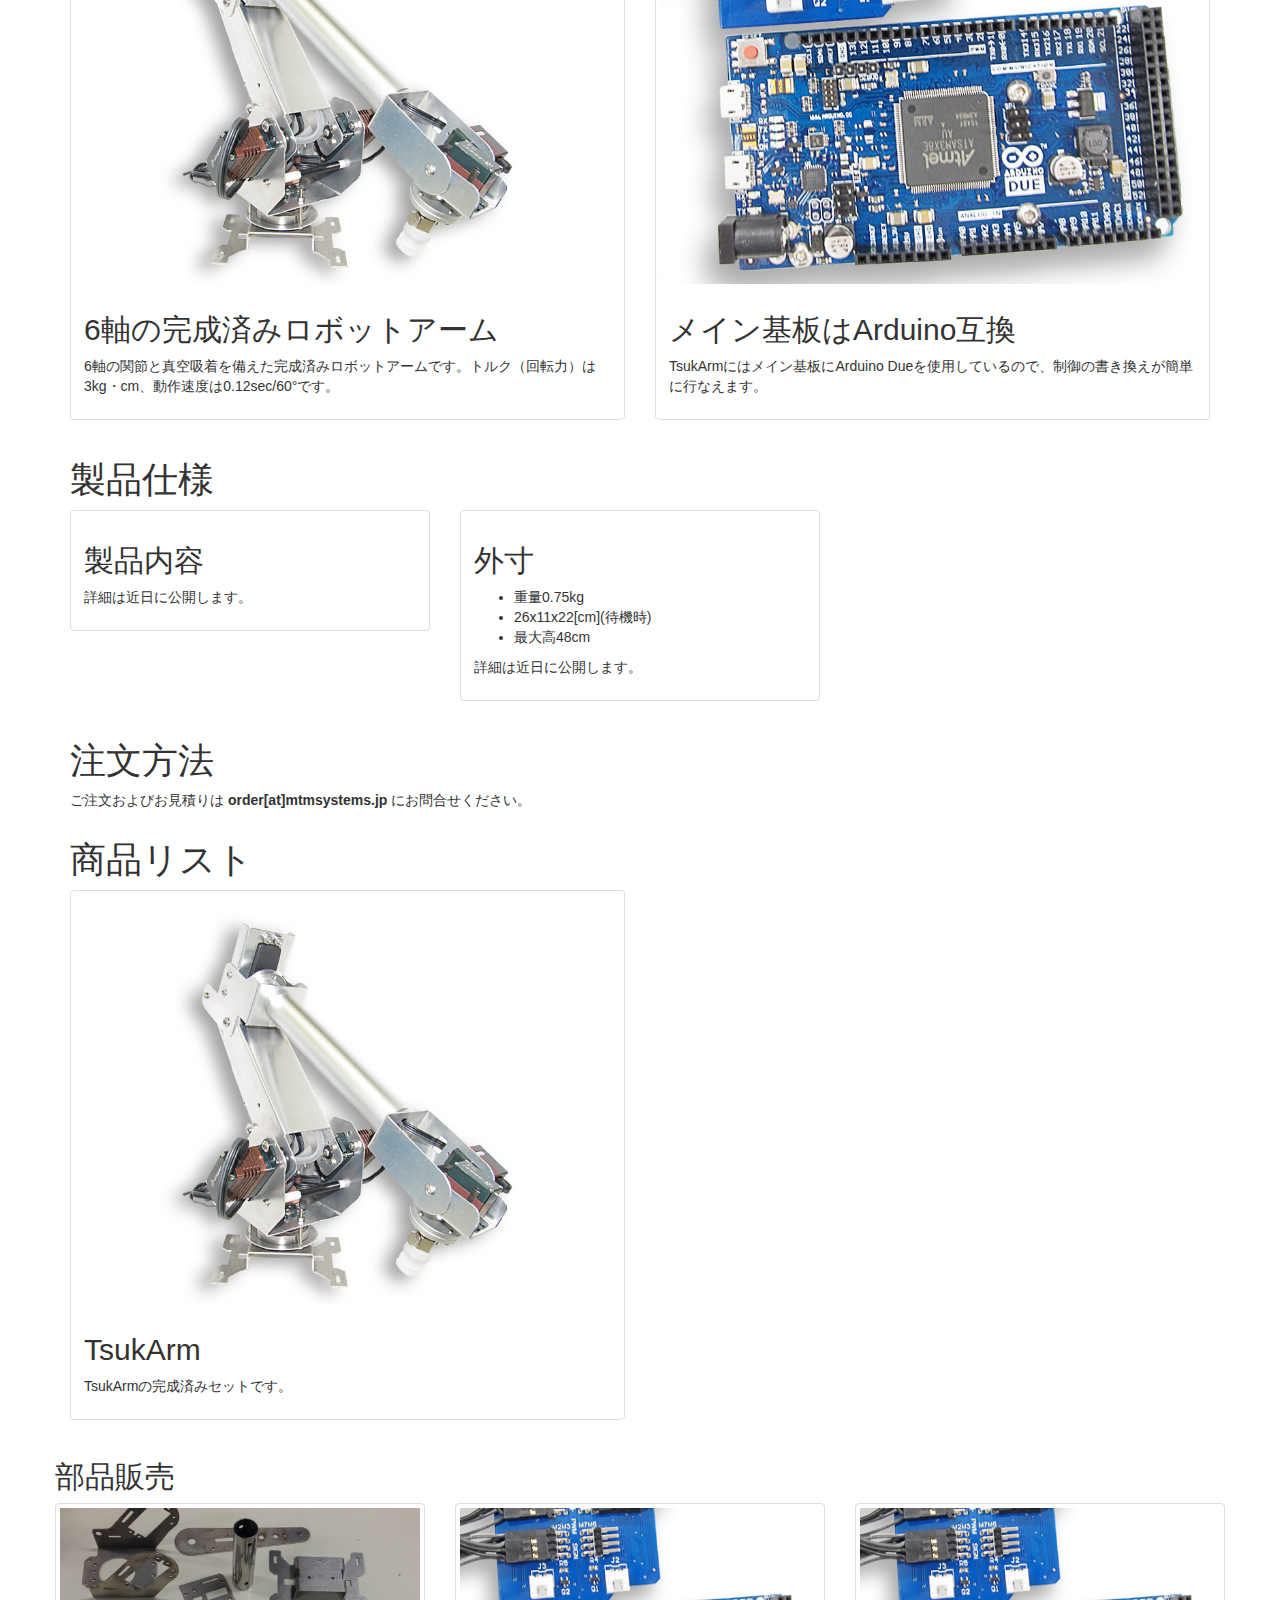
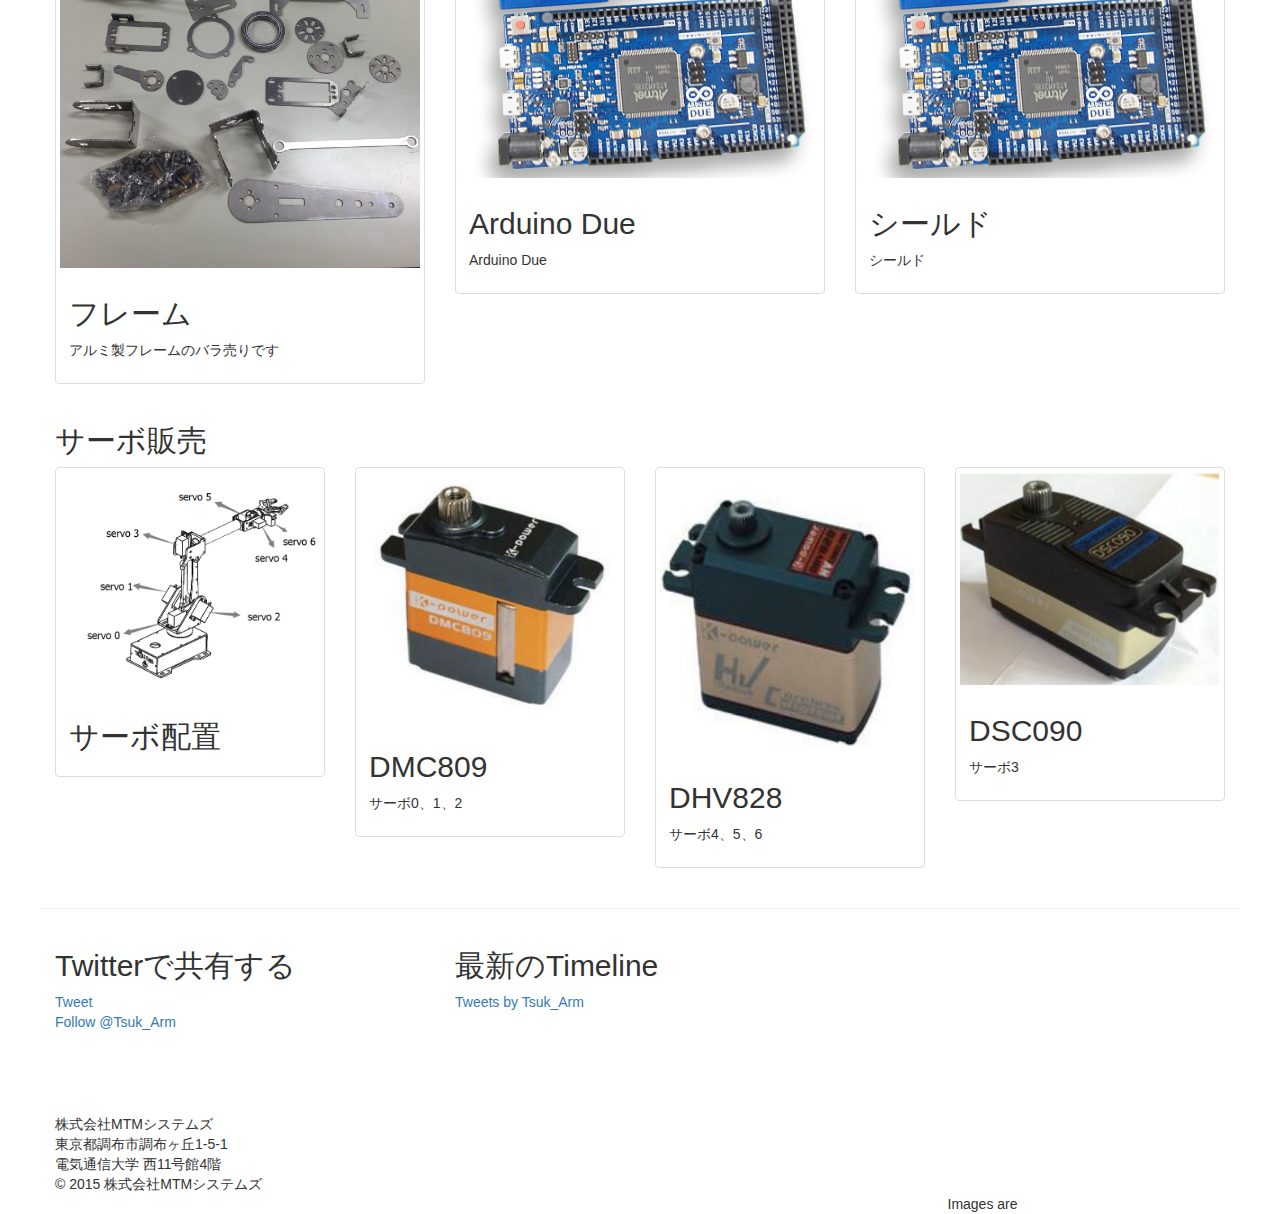
==== commit 2bd6f565: "日本語版ページに変更" ====
--- a/index.html
+++ b/index.html
@@ -1,53 +1,280 @@
 <!DOCTYPE html>
-<html lang="en-us">
-  <head>
-    <meta charset="UTF-8">
-    <title>Tsukarm.GitHub.io by TsukArm</title>
-    <meta name="viewport" content="width=device-width, initial-scale=1">
-    <link rel="stylesheet" type="text/css" href="stylesheets/normalize.css" media="screen">
-    <link href='https://fonts.googleapis.com/css?family=Open+Sans:400,700' rel='stylesheet' type='text/css'>
-    <link rel="stylesheet" type="text/css" href="stylesheets/stylesheet.css" media="screen">
-    <link rel="stylesheet" type="text/css" href="stylesheets/github-light.css" media="screen">
-  </head>
-  <body>
-    <section class="page-header">
-      <h1 class="project-name">Tsukarm.GitHub.io</h1>
-      <h2 class="project-tagline"></h2>
-    </section>
+<html lang="ja">
+<head>
+	<meta charset="utf-8">
+	<title>株式会社MTMシステムズ：ロボットアーム「TsukArm」のご紹介</title>
+	<meta name="description" content="ロボットアーム「TsukArm」はお手頃な価格で皆様に提供することができます" >
+	<link rel="stylesheet" href="http://netdna.bootstrapcdn.com/bootstrap/3.1.1/css/bootstrap.min.css">
+	<link rel="stylesheet" href="./base.css">
+	<script src="http://code.jquery.com/jquery-2.1.3.min.js"></script>
+	<script src="./loader.js"></script>
+</head>
+<body>
+	<div id="wrap">
+		<div id="header"><!--#include virtual="./header.html" --><noscript><p>JavaScriptを有効にしてください。</p></noscript></div>
+		<div class="jumbotron" style="background-color:hsl(0,0%,100%); background-image: url('./img/robot/top_banner.png'); background-position:center;background-repeat:no-repeat;height:500px;">
+			<div class="container">
+				<h1 class="section" style="color:hsl(0,50%,50%);">TsukArm</h1>
+				<p class="main" style="color:hsl(0,50%,50%);">
+					TsukArmは高性能でありながらお手頃な価格で提供することを目的とした<br>6軸の完成済みロボットアームです
+				</p>
+				<a class="btn  btn-success btn-lg" href="#order" role="button">ご注文はこちらから</a>
+			</div>
+		</div>
+		<div id="main">
+			<div class="container">
+				<div class="row">
+					<div class="col-md-12"><h1 class="section">TsukArmの特徴</h1></div>
+				</div>
+				<div class="row">
+					<div class="col-md-4">
+						<div class="thumbnail">
+							<img src="./img/robot/smooth.png">
+							<div class="caption">
+								<h2>スムーズな動作</h2>
+								<p>
+									軽量かつ強度のあるアルミ合金フレームに高性能のサーボを組み合わせることで、動きのがたつきを抑え、非常に軽やかかつ正確な動きを実現しています。
+								</p>
+							</div>
+						</div>
+					</div>
+					<div class="col-md-4">
+						<div class="thumbnail">
+							<img src="./img/robot/feedback.png">
+							<div class="caption">
+								<h2>フィードバック機能</h2>
+								<p>
+									各関節には自分の角度を認識するフィードバック機能が搭載されています。実際に「ツカム」を手で動かすことで、動きを記憶させることが可能です。
+								</p>
+							</div>
+						</div>
+					</div>
+					<div class="col-md-4">
+						<div class="thumbnail">
+							<img src="./img/robot/compact.png">
+							<div class="caption">
+								<h2>コンパクトなサイズ</h2>
+								<p>
+									折りたたんだ状態で最大25cm、伸びても50cm程度で、机の上で動かせるコンパクトなサイズです。
+								</p>
+							</div>
+						</div>
+					</div>
+				</div>
+				<div class="row">
+					<div class="col-md-8">
+						<h1 class="section">リーズナブルな価格帯</h1>
+						<p>
+							必要な機能のみに絞り、他社製品と比べて価格を大幅に抑えました。
+						</p>
+						<p>
+							ロボットアームの試験的な導入や、複数台の稼働にもおすすめできる価格帯となっています。
+						</p>
+						<table class="table table-striped">
+							<thead>
+								<tr>
+									<th>製品名</th><th>価格（USD）</th>
+								</tr>
+							</thead>
+							<tbody>
+								<tr>
+									<td><strong style="color:red;">TsukArm</strong></td><td><strong style="color:red;">589</strong></td>
+								</tr>
+								<tr>
+									<td>A社製六軸ロボットアーム</td><td>3700</td>
+								</tr>
+							</tbody>
+						</table>
+					</div>
+				</div>
+				<div class="row">
+					<div class="col-md-12">
+						<h1 class="section">機能の紹介</h1>
+					</div>
+				</div>
+				<div class="row">
+						<div class="col-md-6">
+							<div class="thumbnail">
+								<img src="./img/robot/assembled.png">
+								<div class="caption">
+									<h2>6軸の完成済みロボットアーム</h2>
+									<p>
+										6軸の関節と真空吸着を備えた完成済みロボットアームです。トルク（回転力）は3kg・cm、動作速度は0.12sec/60°です。
+									</p>
+								</div>
+							</div>
+						</div>
+						<div class="col-md-6">
+							<div class="thumbnail">
+							
+							<img src="./img/robot/arduino.png">
+							<div class="caption">
+								<h2>メイン基板はArduino互換</h2>
+								<p>
+									TsukArmにはメイン基板にArduino Dueを使用しているので、制御の書き換えが簡単に行なえます。
+								</p>
+							</div>
+						</div>
+					</div>
+				</div>
+				<div class="row">
+				    <div class="col-md-8">
+					<h1 class="section">製品仕様</h1>
+				    </div>
+				</div>
+				<div class="row">
+				
+				    <div class="col-md-4">
+					<div class="thumbnail">
+					    <div class="caption">
+						<h2>製品内容</h2>	
+						<p>詳細は近日に公開します。</p>
+					    </div>
+					</div>
+				    </div>
+				    <div class="col-md-4">
+					<div class="thumbnail">
+					    <div class="caption">
+						<h2>外寸</h2>
+						<ul>
+							<li>重量0.75kg</li>
+							<li>26x11x22[cm](待機時)</li>
+							<li>最大高48cm</li>
+						</ul>
+						<p>詳細は近日に公開します。</p>
+					    </div></div></div>
+				</div>
+				<div class="row" id="order">
+				    <div class="col-md-8"><h1 class="section">注文方法</h1>
+						<p class="main">
+						    ご注文およびお見積りは
+						    <strong>  order[at]mtmsystems.jp</strong>
+						    にお問合せください。
+						</p>
+					</div>
+				</div>
+				<div class="row">
+					<div class="col-md-12"><h1 class="section">商品リスト</h1></div>
+				</div>
+				<div class="row">
+					<div class="col-md-6">
+						<div class="thumbnail">
+							<img src="./img/robot/assembled.png">
+							<div class="caption">
+								<h2>TsukArm</h2>
+								<p>
+									TsukArmの完成済みセットです。
+								</p>
+							</div>
+						</div>
+					</div>
+				<div class="row">
+					<div class="col-md-12"><h2 class="section">部品販売</h1></div>
+				</div>
+				<div class="row">
+					<div class="col-md-4">
+						<div class="thumbnail">
+							<img src="./img/robot/arm_aluminium-proto_parts.jpeg">
+							<div class="caption">
+								<h2>フレーム</h2>
+								<p>
+									アルミ製フレームのバラ売りです
+								</p>
+							</div>
+						</div>
+					</div>
+					<div class="col-md-4">
+						<div class="thumbnail">
+							<img src="./img/robot/arduino.png">
+							<div class="caption">
+								<h2>Arduino Due</h2>
+								<p>
+									Arduino Due
+								</p>
+							</div>
+						</div>
+					</div>
+					<div class="col-md-4">
+						<div class="thumbnail">
+							<img src="./img/robot/arduino.png">
+							<div class="caption">
+								<h2>シールド</h2>
+								<p>
+									シールド
+								</p>
+							</div>
+						</div>
+					</div>
+				</div>
+				<div class="row">
+					<div class="col-md-12"><h2 class="section">サーボ販売</h1></div>
+				</div>
+				<div class="row">
+					<div class="col-md-3">
+						<div class="thumbnail">
+							<img src="./img/robot/servoZ.png">
+							<div class="caption">
+								<h2>サーボ配置</h2>
+								<p>
 
-    <section class="main-content">
-      <h3>
-<a id="welcome-to-github-pages" class="anchor" href="#welcome-to-github-pages" aria-hidden="true"><span aria-hidden="true" class="octicon octicon-link"></span></a>Welcome to GitHub Pages.</h3>
+								</p>
+							</div>
+						</div>
+					</div>
+					<div class="col-md-3">
+						<div class="thumbnail">
+							<img src="./img/robot/servoA.png">
+							<div class="caption">
+								<h2>DMC809</h2>
+								<p>
+									サーボ0、1、2
+								</p>
+							</div>
+						</div>
+					</div>
+					<div class="col-md-3">
+						<div class="thumbnail">
+							<img src="./img/robot/servoB.png">
+							<div class="caption">
+								<h2>DHV828</h2>
+								<p>
+									サーボ4、5、6
+								</p>
+							</div>
+						</div>
+					</div>
+					<div class="col-md-3">
+						<div class="thumbnail">
+							<img src="./img/robot/servoC.png">
+							<div class="caption">
+								<h2>DSC090</h2>
+								<p>
+									サーボ3
+								</p>
+							</div>
+						</div>
+					</div>
+				</div>
+				<div class="row" style="margin-bottom:3em;">
+					<hr>
+					<div class="col-md-4">
+						<h2>Twitterで共有する</h2>
+						<a href="https://twitter.com/share" class="twitter-share-button" data-url="http://www.mtmsystems.jp/robot.html" data-via="Tsuk_Arm" data-size="large">Tweet</a>
+<script>!function(d,s,id){var js,fjs=d.getElementsByTagName(s)[0],p=/^http:/.test(d.location)?'http':'https';if(!d.getElementById(id)){js=d.createElement(s);js.id=id;js.src=p+'://platform.twitter.com/widgets.js';fjs.parentNode.insertBefore(js,fjs);}}(document, 'script', 'twitter-wjs');</script>
 
-<p>This automatic page generator is the easiest way to create beautiful pages for all of your projects. Author your page content here <a href="https://guides.github.com/features/mastering-markdown/">using GitHub Flavored Markdown</a>, select a template crafted by a designer, and publish. After your page is generated, you can check out the new <code>gh-pages</code> branch locally. If you’re using GitHub Desktop, simply sync your repository and you’ll see the new branch.</p>
+						<br>
 
-<h3>
-<a id="designer-templates" class="anchor" href="#designer-templates" aria-hidden="true"><span aria-hidden="true" class="octicon octicon-link"></span></a>Designer Templates</h3>
-
-<p>We’ve crafted some handsome templates for you to use. Go ahead and click 'Continue to layouts' to browse through them. You can easily go back to edit your page before publishing. After publishing your page, you can revisit the page generator and switch to another theme. Your Page content will be preserved.</p>
-
-<h3>
-<a id="creating-pages-manually" class="anchor" href="#creating-pages-manually" aria-hidden="true"><span aria-hidden="true" class="octicon octicon-link"></span></a>Creating pages manually</h3>
-
-<p>If you prefer to not use the automatic generator, push a branch named <code>gh-pages</code> to your repository to create a page manually. In addition to supporting regular HTML content, GitHub Pages support Jekyll, a simple, blog aware static site generator. Jekyll makes it easy to create site-wide headers and footers without having to copy them across every page. It also offers intelligent blog support and other advanced templating features.</p>
-
-<h3>
-<a id="authors-and-contributors" class="anchor" href="#authors-and-contributors" aria-hidden="true"><span aria-hidden="true" class="octicon octicon-link"></span></a>Authors and Contributors</h3>
-
-<p>You can @mention a GitHub username to generate a link to their profile. The resulting <code>&lt;a&gt;</code> element will link to the contributor’s GitHub Profile. For example: In 2007, Chris Wanstrath (<a href="https://github.com/defunkt" class="user-mention">@defunkt</a>), PJ Hyett (<a href="https://github.com/pjhyett" class="user-mention">@pjhyett</a>), and Tom Preston-Werner (<a href="https://github.com/mojombo" class="user-mention">@mojombo</a>) founded GitHub.</p>
-
-<h3>
-<a id="support-or-contact" class="anchor" href="#support-or-contact" aria-hidden="true"><span aria-hidden="true" class="octicon octicon-link"></span></a>Support or Contact</h3>
-
-<p>Having trouble with Pages? Check out our <a href="https://help.github.com/pages">documentation</a> or <a href="https://github.com/contact">contact support</a> and we’ll help you sort it out.</p>
-
-      <footer class="site-footer">
-
-        <span class="site-footer-credits">This page was generated by <a href="https://pages.github.com">GitHub Pages</a> using the <a href="https://github.com/jasonlong/cayman-theme">Cayman theme</a> by <a href="https://twitter.com/jasonlong">Jason Long</a>.</span>
-      </footer>
-
-    </section>
-
-  
-  </body>
+						<a href="https://twitter.com/Tsuk_Arm" class="twitter-follow-button" data-show-count="false" data-size="large">Follow @Tsuk_Arm</a>
+<script>!function(d,s,id){var js,fjs=d.getElementsByTagName(s)[0],p=/^http:/.test(d.location)?'http':'https';if(!d.getElementById(id)){js=d.createElement(s);js.id=id;js.src=p+'://platform.twitter.com/widgets.js';fjs.parentNode.insertBefore(js,fjs);}}(document, 'script', 'twitter-wjs');</script>
+					</div>
+					<div class="col-md-8">
+						<h2>最新のTimeline</h2>
+						<a class="twitter-timeline" href="https://twitter.com/Tsuk_Arm">Tweets by Tsuk_Arm</a> <script async src="https://platform.twitter.com/widgets.js" charset="utf-8"></script>
+					</div>
+				</div>
+			</div>
+		</div>
+		<div id="footer"><!--#include virtual="./footer.html" --></div>
+	</div>
+</body>
 </html>
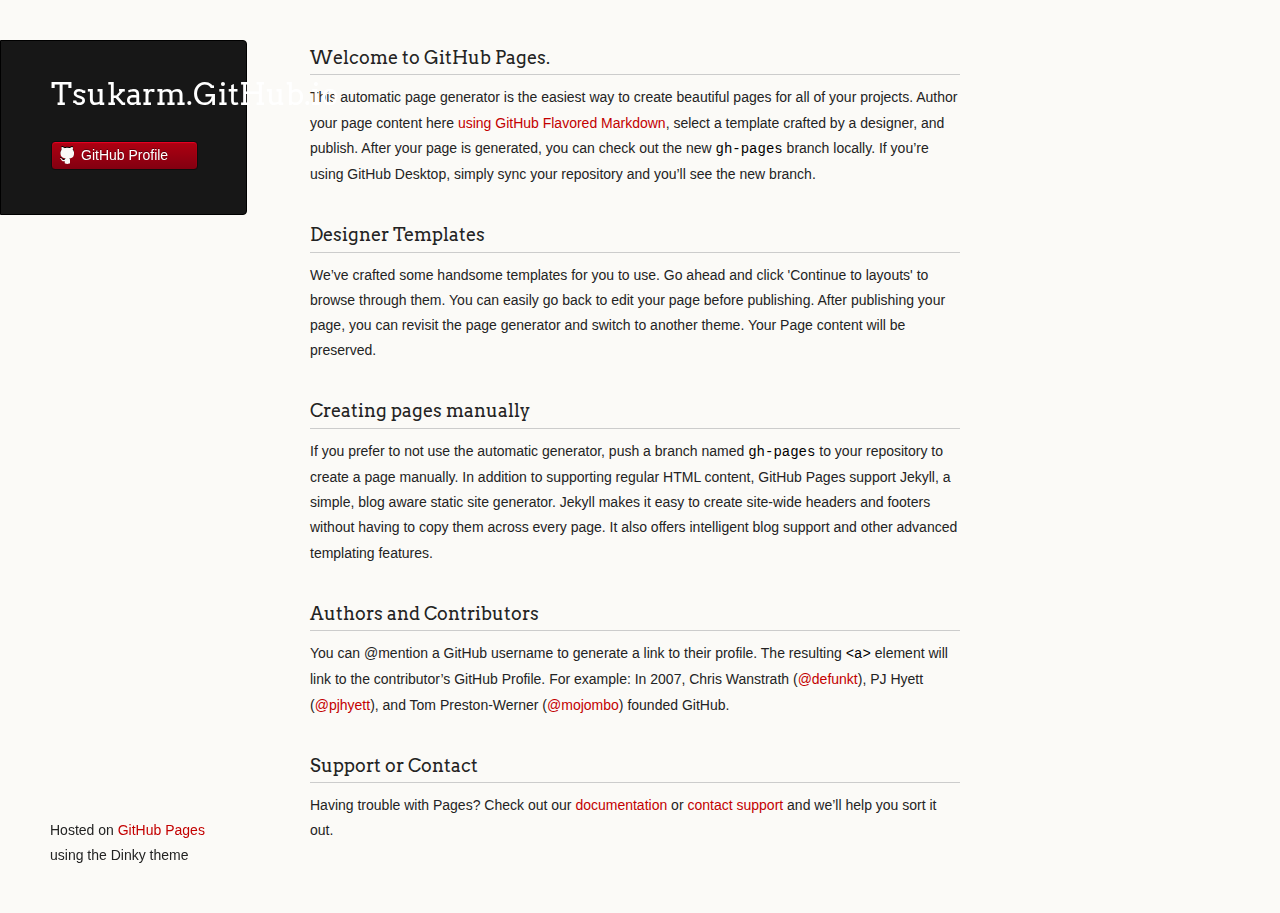
==== commit d7a763bc: "Replace master branch with page content via GitHub" ====
--- a/index.html
+++ b/index.html
@@ -1,280 +1,62 @@
-<!DOCTYPE html>
-<html lang="ja">
-<head>
-	<meta charset="utf-8">
-	<title>株式会社MTMシステムズ：ロボットアーム「TsukArm」のご紹介</title>
-	<meta name="description" content="ロボットアーム「TsukArm」はお手頃な価格で皆様に提供することができます" >
-	<link rel="stylesheet" href="http://netdna.bootstrapcdn.com/bootstrap/3.1.1/css/bootstrap.min.css">
-	<link rel="stylesheet" href="./base.css">
-	<script src="http://code.jquery.com/jquery-2.1.3.min.js"></script>
-	<script src="./loader.js"></script>
-</head>
-<body>
-	<div id="wrap">
-		<div id="header"><!--#include virtual="./header.html" --><noscript><p>JavaScriptを有効にしてください。</p></noscript></div>
-		<div class="jumbotron" style="background-color:hsl(0,0%,100%); background-image: url('./img/robot/top_banner.png'); background-position:center;background-repeat:no-repeat;height:500px;">
-			<div class="container">
-				<h1 class="section" style="color:hsl(0,50%,50%);">TsukArm</h1>
-				<p class="main" style="color:hsl(0,50%,50%);">
-					TsukArmは高性能でありながらお手頃な価格で提供することを目的とした<br>6軸の完成済みロボットアームです
-				</p>
-				<a class="btn  btn-success btn-lg" href="#order" role="button">ご注文はこちらから</a>
-			</div>
-		</div>
-		<div id="main">
-			<div class="container">
-				<div class="row">
-					<div class="col-md-12"><h1 class="section">TsukArmの特徴</h1></div>
-				</div>
-				<div class="row">
-					<div class="col-md-4">
-						<div class="thumbnail">
-							<img src="./img/robot/smooth.png">
-							<div class="caption">
-								<h2>スムーズな動作</h2>
-								<p>
-									軽量かつ強度のあるアルミ合金フレームに高性能のサーボを組み合わせることで、動きのがたつきを抑え、非常に軽やかかつ正確な動きを実現しています。
-								</p>
-							</div>
-						</div>
-					</div>
-					<div class="col-md-4">
-						<div class="thumbnail">
-							<img src="./img/robot/feedback.png">
-							<div class="caption">
-								<h2>フィードバック機能</h2>
-								<p>
-									各関節には自分の角度を認識するフィードバック機能が搭載されています。実際に「ツカム」を手で動かすことで、動きを記憶させることが可能です。
-								</p>
-							</div>
-						</div>
-					</div>
-					<div class="col-md-4">
-						<div class="thumbnail">
-							<img src="./img/robot/compact.png">
-							<div class="caption">
-								<h2>コンパクトなサイズ</h2>
-								<p>
-									折りたたんだ状態で最大25cm、伸びても50cm程度で、机の上で動かせるコンパクトなサイズです。
-								</p>
-							</div>
-						</div>
-					</div>
-				</div>
-				<div class="row">
-					<div class="col-md-8">
-						<h1 class="section">リーズナブルな価格帯</h1>
-						<p>
-							必要な機能のみに絞り、他社製品と比べて価格を大幅に抑えました。
-						</p>
-						<p>
-							ロボットアームの試験的な導入や、複数台の稼働にもおすすめできる価格帯となっています。
-						</p>
-						<table class="table table-striped">
-							<thead>
-								<tr>
-									<th>製品名</th><th>価格（USD）</th>
-								</tr>
-							</thead>
-							<tbody>
-								<tr>
-									<td><strong style="color:red;">TsukArm</strong></td><td><strong style="color:red;">589</strong></td>
-								</tr>
-								<tr>
-									<td>A社製六軸ロボットアーム</td><td>3700</td>
-								</tr>
-							</tbody>
-						</table>
-					</div>
-				</div>
-				<div class="row">
-					<div class="col-md-12">
-						<h1 class="section">機能の紹介</h1>
-					</div>
-				</div>
-				<div class="row">
-						<div class="col-md-6">
-							<div class="thumbnail">
-								<img src="./img/robot/assembled.png">
-								<div class="caption">
-									<h2>6軸の完成済みロボットアーム</h2>
-									<p>
-										6軸の関節と真空吸着を備えた完成済みロボットアームです。トルク（回転力）は3kg・cm、動作速度は0.12sec/60°です。
-									</p>
-								</div>
-							</div>
-						</div>
-						<div class="col-md-6">
-							<div class="thumbnail">
-							
-							<img src="./img/robot/arduino.png">
-							<div class="caption">
-								<h2>メイン基板はArduino互換</h2>
-								<p>
-									TsukArmにはメイン基板にArduino Dueを使用しているので、制御の書き換えが簡単に行なえます。
-								</p>
-							</div>
-						</div>
-					</div>
-				</div>
-				<div class="row">
-				    <div class="col-md-8">
-					<h1 class="section">製品仕様</h1>
-				    </div>
-				</div>
-				<div class="row">
-				
-				    <div class="col-md-4">
-					<div class="thumbnail">
-					    <div class="caption">
-						<h2>製品内容</h2>	
-						<p>詳細は近日に公開します。</p>
-					    </div>
-					</div>
-				    </div>
-				    <div class="col-md-4">
-					<div class="thumbnail">
-					    <div class="caption">
-						<h2>外寸</h2>
-						<ul>
-							<li>重量0.75kg</li>
-							<li>26x11x22[cm](待機時)</li>
-							<li>最大高48cm</li>
-						</ul>
-						<p>詳細は近日に公開します。</p>
-					    </div></div></div>
-				</div>
-				<div class="row" id="order">
-				    <div class="col-md-8"><h1 class="section">注文方法</h1>
-						<p class="main">
-						    ご注文およびお見積りは
-						    <strong>  order[at]mtmsystems.jp</strong>
-						    にお問合せください。
-						</p>
-					</div>
-				</div>
-				<div class="row">
-					<div class="col-md-12"><h1 class="section">商品リスト</h1></div>
-				</div>
-				<div class="row">
-					<div class="col-md-6">
-						<div class="thumbnail">
-							<img src="./img/robot/assembled.png">
-							<div class="caption">
-								<h2>TsukArm</h2>
-								<p>
-									TsukArmの完成済みセットです。
-								</p>
-							</div>
-						</div>
-					</div>
-				<div class="row">
-					<div class="col-md-12"><h2 class="section">部品販売</h1></div>
-				</div>
-				<div class="row">
-					<div class="col-md-4">
-						<div class="thumbnail">
-							<img src="./img/robot/arm_aluminium-proto_parts.jpeg">
-							<div class="caption">
-								<h2>フレーム</h2>
-								<p>
-									アルミ製フレームのバラ売りです
-								</p>
-							</div>
-						</div>
-					</div>
-					<div class="col-md-4">
-						<div class="thumbnail">
-							<img src="./img/robot/arduino.png">
-							<div class="caption">
-								<h2>Arduino Due</h2>
-								<p>
-									Arduino Due
-								</p>
-							</div>
-						</div>
-					</div>
-					<div class="col-md-4">
-						<div class="thumbnail">
-							<img src="./img/robot/arduino.png">
-							<div class="caption">
-								<h2>シールド</h2>
-								<p>
-									シールド
-								</p>
-							</div>
-						</div>
-					</div>
-				</div>
-				<div class="row">
-					<div class="col-md-12"><h2 class="section">サーボ販売</h1></div>
-				</div>
-				<div class="row">
-					<div class="col-md-3">
-						<div class="thumbnail">
-							<img src="./img/robot/servoZ.png">
-							<div class="caption">
-								<h2>サーボ配置</h2>
-								<p>
+<!doctype html>
+<html>
+  <head>
+    <meta charset="utf-8">
+    <meta http-equiv="X-UA-Compatible" content="chrome=1">
+    <title>Tsukarm.GitHub.io by TsukArm</title>
 
-								</p>
-							</div>
-						</div>
-					</div>
-					<div class="col-md-3">
-						<div class="thumbnail">
-							<img src="./img/robot/servoA.png">
-							<div class="caption">
-								<h2>DMC809</h2>
-								<p>
-									サーボ0、1、2
-								</p>
-							</div>
-						</div>
-					</div>
-					<div class="col-md-3">
-						<div class="thumbnail">
-							<img src="./img/robot/servoB.png">
-							<div class="caption">
-								<h2>DHV828</h2>
-								<p>
-									サーボ4、5、6
-								</p>
-							</div>
-						</div>
-					</div>
-					<div class="col-md-3">
-						<div class="thumbnail">
-							<img src="./img/robot/servoC.png">
-							<div class="caption">
-								<h2>DSC090</h2>
-								<p>
-									サーボ3
-								</p>
-							</div>
-						</div>
-					</div>
-				</div>
-				<div class="row" style="margin-bottom:3em;">
-					<hr>
-					<div class="col-md-4">
-						<h2>Twitterで共有する</h2>
-						<a href="https://twitter.com/share" class="twitter-share-button" data-url="http://www.mtmsystems.jp/robot.html" data-via="Tsuk_Arm" data-size="large">Tweet</a>
-<script>!function(d,s,id){var js,fjs=d.getElementsByTagName(s)[0],p=/^http:/.test(d.location)?'http':'https';if(!d.getElementById(id)){js=d.createElement(s);js.id=id;js.src=p+'://platform.twitter.com/widgets.js';fjs.parentNode.insertBefore(js,fjs);}}(document, 'script', 'twitter-wjs');</script>
+    <link rel="stylesheet" href="stylesheets/styles.css">
+    <link rel="stylesheet" href="stylesheets/github-light.css">
+    <script src="javascripts/scale.fix.js"></script>
+    <meta name="viewport" content="width=device-width, initial-scale=1, user-scalable=no">
+    <!--[if lt IE 9]>
+    <script src="//html5shiv.googlecode.com/svn/trunk/html5.js"></script>
+    <![endif]-->
+  </head>
+  <body>
+    <div class="wrapper">
+      <header>
+        <h1 class="header">Tsukarm.GitHub.io</h1>
+        <p class="header"></p>
 
-						<br>
 
-						<a href="https://twitter.com/Tsuk_Arm" class="twitter-follow-button" data-show-count="false" data-size="large">Follow @Tsuk_Arm</a>
-<script>!function(d,s,id){var js,fjs=d.getElementsByTagName(s)[0],p=/^http:/.test(d.location)?'http':'https';if(!d.getElementById(id)){js=d.createElement(s);js.id=id;js.src=p+'://platform.twitter.com/widgets.js';fjs.parentNode.insertBefore(js,fjs);}}(document, 'script', 'twitter-wjs');</script>
-					</div>
-					<div class="col-md-8">
-						<h2>最新のTimeline</h2>
-						<a class="twitter-timeline" href="https://twitter.com/Tsuk_Arm">Tweets by Tsuk_Arm</a> <script async src="https://platform.twitter.com/widgets.js" charset="utf-8"></script>
-					</div>
-				</div>
-			</div>
-		</div>
-		<div id="footer"><!--#include virtual="./footer.html" --></div>
-	</div>
-</body>
+
+        <ul>
+          <li><a class="buttons github" href="https://github.com/TsukArm">GitHub Profile</a></li>
+        </ul>
+
+      </header>
+      <section>
+        <h3>
+<a id="welcome-to-github-pages" class="anchor" href="#welcome-to-github-pages" aria-hidden="true"><span aria-hidden="true" class="octicon octicon-link"></span></a>Welcome to GitHub Pages.</h3>
+
+<p>This automatic page generator is the easiest way to create beautiful pages for all of your projects. Author your page content here <a href="https://guides.github.com/features/mastering-markdown/">using GitHub Flavored Markdown</a>, select a template crafted by a designer, and publish. After your page is generated, you can check out the new <code>gh-pages</code> branch locally. If you’re using GitHub Desktop, simply sync your repository and you’ll see the new branch.</p>
+
+<h3>
+<a id="designer-templates" class="anchor" href="#designer-templates" aria-hidden="true"><span aria-hidden="true" class="octicon octicon-link"></span></a>Designer Templates</h3>
+
+<p>We’ve crafted some handsome templates for you to use. Go ahead and click 'Continue to layouts' to browse through them. You can easily go back to edit your page before publishing. After publishing your page, you can revisit the page generator and switch to another theme. Your Page content will be preserved.</p>
+
+<h3>
+<a id="creating-pages-manually" class="anchor" href="#creating-pages-manually" aria-hidden="true"><span aria-hidden="true" class="octicon octicon-link"></span></a>Creating pages manually</h3>
+
+<p>If you prefer to not use the automatic generator, push a branch named <code>gh-pages</code> to your repository to create a page manually. In addition to supporting regular HTML content, GitHub Pages support Jekyll, a simple, blog aware static site generator. Jekyll makes it easy to create site-wide headers and footers without having to copy them across every page. It also offers intelligent blog support and other advanced templating features.</p>
+
+<h3>
+<a id="authors-and-contributors" class="anchor" href="#authors-and-contributors" aria-hidden="true"><span aria-hidden="true" class="octicon octicon-link"></span></a>Authors and Contributors</h3>
+
+<p>You can @mention a GitHub username to generate a link to their profile. The resulting <code>&lt;a&gt;</code> element will link to the contributor’s GitHub Profile. For example: In 2007, Chris Wanstrath (<a href="https://github.com/defunkt" class="user-mention">@defunkt</a>), PJ Hyett (<a href="https://github.com/pjhyett" class="user-mention">@pjhyett</a>), and Tom Preston-Werner (<a href="https://github.com/mojombo" class="user-mention">@mojombo</a>) founded GitHub.</p>
+
+<h3>
+<a id="support-or-contact" class="anchor" href="#support-or-contact" aria-hidden="true"><span aria-hidden="true" class="octicon octicon-link"></span></a>Support or Contact</h3>
+
+<p>Having trouble with Pages? Check out our <a href="https://help.github.com/pages">documentation</a> or <a href="https://github.com/contact">contact support</a> and we’ll help you sort it out.</p>
+      </section>
+      <footer>
+        <p><small>Hosted on <a href="https://pages.github.com">GitHub Pages</a> using the Dinky theme</small></p>
+      </footer>
+    </div>
+    <!--[if !IE]><script>fixScale(document);</script><![endif]-->
+		
+  </body>
 </html>
--- a/stylesheets/styles.css
+++ b/stylesheets/styles.css
@@ -0,0 +1,423 @@
+@import url(https://fonts.googleapis.com/css?family=Arvo:400,700,400italic);
+
+/* MeyerWeb Reset */
+
+html, body, div, span, applet, object, iframe,
+h1, h2, h3, h4, h5, h6, p, blockquote, pre,
+a, abbr, acronym, address, big, cite, code,
+del, dfn, em, img, ins, kbd, q, s, samp,
+small, strike, strong, sub, sup, tt, var,
+b, u, i, center,
+dl, dt, dd, ol, ul, li,
+fieldset, form, label, legend,
+table, caption, tbody, tfoot, thead, tr, th, td,
+article, aside, canvas, details, embed,
+figure, figcaption, footer, header, hgroup,
+menu, nav, output, ruby, section, summary,
+time, mark, audio, video {
+  margin: 0;
+  padding: 0;
+  border: 0;
+  font: inherit;
+  vertical-align: baseline;
+}
+
+
+/* Base text styles */
+
+body {
+  padding:10px 50px 0 0;
+  font-family:"Helvetica Neue", Helvetica, Arial, sans-serif;
+	font-size: 14px;
+	color: #232323;
+	background-color: #FBFAF7;
+	margin: 0;
+	line-height: 1.8em;
+	-webkit-font-smoothing: antialiased;
+
+}
+
+h1, h2, h3, h4, h5, h6 {
+  color:#232323;
+  margin:36px 0 10px;
+}
+
+p, ul, ol, table, dl {
+  margin:0 0 22px;
+}
+
+h1, h2, h3 {
+	font-family: Arvo, Monaco, serif;
+  line-height:1.3;
+	font-weight: normal;
+}
+
+h1,h2, h3 {
+	display: block;
+	border-bottom: 1px solid #ccc;
+	padding-bottom: 5px;
+}
+
+h1 {
+	font-size: 30px;
+}
+
+h2 {
+	font-size: 24px;
+}
+
+h3 {
+	font-size: 18px;
+}
+
+h4, h5, h6 {
+	font-family: Arvo, Monaco, serif;
+	font-weight: 700;
+}
+
+a {
+  color:#C30000;
+  font-weight:200;
+  text-decoration:none;
+}
+
+a:hover {
+	text-decoration: underline;
+}
+
+a small {
+	font-size: 12px;
+}
+
+em {
+	font-style: italic;
+}
+
+strong {
+  font-weight:700;
+}
+
+ul {
+  list-style-position: inside;
+  list-style: disc;
+  padding-left: 25px;
+}
+
+ol {
+  list-style-position: inside;
+  list-style: decimal;
+  padding-left: 25px;
+}
+
+blockquote {
+  margin: 0;
+  padding: 0 0 0 20px;
+  font-style: italic;
+}
+
+dl, dt, dd, dl p {
+	font-color: #444;
+}
+
+dl dt {
+  font-weight: bold;
+}
+
+dl dd {
+  padding-left: 20px;
+  font-style: italic;
+}
+
+dl p {
+  padding-left: 20px;
+  font-style: italic;
+}
+
+hr {
+  border:0;
+  background:#ccc;
+  height:1px;
+  margin:0 0 24px;
+}
+
+/* Images */
+
+img {
+  position: relative;
+  margin: 0 auto;
+  max-width: 650px;
+  padding: 5px;
+  margin: 10px 0 32px 0;
+  border: 1px solid #ccc;
+}
+
+p img {
+  display: inline;
+  margin: 0;
+  padding: 0;
+  vertical-align: middle;
+  text-align: center;
+  border: none;
+}
+
+/* Code blocks */
+
+code, pre {
+	font-family: Monaco, "Bitstream Vera Sans Mono", "Lucida Console", Terminal, monospace;
+  color:#000;
+  font-size:14px;
+}
+
+pre {
+	padding: 4px 12px;
+  background: #FDFEFB;
+  border-radius:4px;
+  border:1px solid #D7D8C8;
+  overflow: auto;
+  overflow-y: hidden;
+	margin-bottom: 32px;
+}
+
+
+/* Tables */
+
+table {
+  width:100%;
+}
+
+table {
+  border: 1px solid #ccc;
+  margin-bottom: 32px;
+  text-align: left;
+ }
+
+th {
+  font-family: 'Arvo', Helvetica, Arial, sans-serif;
+	font-size: 18px;
+	font-weight: normal;
+  padding: 10px;
+  background: #232323;
+  color: #FDFEFB;
+ }
+
+td {
+  padding: 10px;
+	background: #ccc;
+ }
+
+
+/* Wrapper */
+.wrapper {
+  width:960px;
+}
+
+
+/* Header */
+
+header {
+	background-color: #171717;
+	color: #FDFDFB;
+  width:170px;
+  float:left;
+  position:fixed;
+	border: 1px solid #000;
+	-webkit-border-top-right-radius: 4px;
+	-webkit-border-bottom-right-radius: 4px;
+	-moz-border-radius-topright: 4px;
+	-moz-border-radius-bottomright: 4px;
+	border-top-right-radius: 4px;
+	border-bottom-right-radius: 4px;
+	padding: 34px 25px 22px 50px;
+	margin: 30px 25px 0 0;
+	-webkit-font-smoothing: antialiased;
+}
+
+p.header {
+	font-size: 16px;
+}
+
+h1.header {
+	font-family: Arvo, sans-serif;
+	font-size: 30px;
+	font-weight: 300;
+	line-height: 1.3em;
+	border-bottom: none;
+	margin-top: 0;
+}
+
+
+h1.header, a.header, a.name, header a{
+	color: #fff;
+}
+
+a.header {
+	text-decoration: underline;
+}
+
+a.name {
+	white-space: nowrap;
+}
+
+header ul {
+  list-style:none;
+  padding:0;
+}
+
+header li {
+	list-style-type: none;
+  width:132px;
+  height:15px;
+	margin-bottom: 12px;
+	line-height: 1em;
+	padding: 6px 6px 6px 7px;
+
+	background: #AF0011;
+	background: -moz-linear-gradient(top, #AF0011 0%, #820011 100%);
+  background: -webkit-gradient(linear, left top, left bottom, color-stop(0%,#f8f8f8), color-stop(100%,#dddddd));
+  background: -webkit-linear-gradient(top, #AF0011 0%,#820011 100%);
+  background: -o-linear-gradient(top, #AF0011 0%,#820011 100%);
+  background: -ms-linear-gradient(top, #AF0011 0%,#820011 100%);
+  background: linear-gradient(top, #AF0011 0%,#820011 100%);
+
+	border-radius:4px;
+  border:1px solid #0D0D0D;
+
+	-webkit-box-shadow: inset 0px 1px 1px 0 rgba(233,2,38, 1);
+	box-shadow: inset 0px 1px 1px 0 rgba(233,2,38, 1);
+
+}
+
+header li:hover {
+	background: #C3001D;
+	background: -moz-linear-gradient(top, #C3001D 0%, #950119 100%);
+  background: -webkit-gradient(linear, left top, left bottom, color-stop(0%,#f8f8f8), color-stop(100%,#dddddd));
+  background: -webkit-linear-gradient(top, #C3001D 0%,#950119 100%);
+  background: -o-linear-gradient(top, #C3001D 0%,#950119 100%);
+  background: -ms-linear-gradient(top, #C3001D 0%,#950119 100%);
+  background: linear-gradient(top, #C3001D 0%,#950119 100%);
+}
+
+a.buttons {
+	-webkit-font-smoothing: antialiased;
+	background: url(../images/arrow-down.png) no-repeat;
+	font-weight: normal;
+	text-shadow: rgba(0, 0, 0, 0.4) 0 -1px 0;
+	padding: 2px 2px 2px 22px;
+	height: 30px;
+}
+
+a.github {
+	background: url(../images/octocat-small.png) no-repeat 1px;
+}
+
+a.buttons:hover {
+	color: #fff;
+	text-decoration: none;
+}
+
+
+/* Section - for main page content */
+
+section {
+  width:650px;
+  float:right;
+  padding-bottom:50px;
+}
+
+
+/* Footer */
+
+footer {
+  width:170px;
+  float:left;
+  position:fixed;
+  bottom:10px;
+	padding-left: 50px;
+}
+
+@media print, screen and (max-width: 960px) {
+
+  div.wrapper {
+    width:auto;
+    margin:0;
+  }
+
+  header, section, footer {
+    float:none;
+    position:static;
+    width:auto;
+  }
+
+	footer {
+		border-top: 1px solid #ccc;
+		margin:0 84px 0 50px;
+		padding:0;
+	}
+
+  header {
+    padding-right:320px;
+  }
+
+  section {
+    padding:20px 84px 20px 50px;
+    margin:0 0 20px;
+  }
+
+  header a small {
+    display:inline;
+  }
+
+  header ul {
+    position:absolute;
+    right:130px;
+    top:84px;
+  }
+}
+
+@media print, screen and (max-width: 720px) {
+  body {
+    word-wrap:break-word;
+  }
+
+  header {
+    padding:10px 20px 0;
+		margin-right: 0;
+  }
+
+	section {
+    padding:10px 0 10px 20px;
+    margin:0 0 30px;
+  }
+
+	footer {
+		margin: 0 0 0 30px;
+	}
+
+  header ul, header p.view {
+    position:static;
+  }
+}
+
+@media print, screen and (max-width: 480px) {
+
+  header ul li.download {
+    display:none;
+  }
+
+	footer {
+		margin: 0 0 0 20px;
+	}
+
+	footer a{
+		display:block;
+	}
+
+}
+
+@media print {
+  body {
+    padding:0.4in;
+    font-size:12pt;
+    color:#444;
+  }
+}--- a/stylesheets/github-light.css
+++ b/stylesheets/github-light.css
@@ -0,0 +1,124 @@
+/*
+The MIT License (MIT)
+
+Copyright (c) 2016 GitHub, Inc.
+
+Permission is hereby granted, free of charge, to any person obtaining a copy
+of this software and associated documentation files (the "Software"), to deal
+in the Software without restriction, including without limitation the rights
+to use, copy, modify, merge, publish, distribute, sublicense, and/or sell
+copies of the Software, and to permit persons to whom the Software is
+furnished to do so, subject to the following conditions:
+
+The above copyright notice and this permission notice shall be included in all
+copies or substantial portions of the Software.
+
+THE SOFTWARE IS PROVIDED "AS IS", WITHOUT WARRANTY OF ANY KIND, EXPRESS OR
+IMPLIED, INCLUDING BUT NOT LIMITED TO THE WARRANTIES OF MERCHANTABILITY,
+FITNESS FOR A PARTICULAR PURPOSE AND NONINFRINGEMENT. IN NO EVENT SHALL THE
+AUTHORS OR COPYRIGHT HOLDERS BE LIABLE FOR ANY CLAIM, DAMAGES OR OTHER
+LIABILITY, WHETHER IN AN ACTION OF CONTRACT, TORT OR OTHERWISE, ARISING FROM,
+OUT OF OR IN CONNECTION WITH THE SOFTWARE OR THE USE OR OTHER DEALINGS IN THE
+SOFTWARE.
+
+*/
+
+.pl-c /* comment */ {
+  color: #969896;
+}
+
+.pl-c1 /* constant, variable.other.constant, support, meta.property-name, support.constant, support.variable, meta.module-reference, markup.raw, meta.diff.header */,
+.pl-s .pl-v /* string variable */ {
+  color: #0086b3;
+}
+
+.pl-e /* entity */,
+.pl-en /* entity.name */ {
+  color: #795da3;
+}
+
+.pl-smi /* variable.parameter.function, storage.modifier.package, storage.modifier.import, storage.type.java, variable.other */,
+.pl-s .pl-s1 /* string source */ {
+  color: #333;
+}
+
+.pl-ent /* entity.name.tag */ {
+  color: #63a35c;
+}
+
+.pl-k /* keyword, storage, storage.type */ {
+  color: #a71d5d;
+}
+
+.pl-s /* string */,
+.pl-pds /* punctuation.definition.string, string.regexp.character-class */,
+.pl-s .pl-pse .pl-s1 /* string punctuation.section.embedded source */,
+.pl-sr /* string.regexp */,
+.pl-sr .pl-cce /* string.regexp constant.character.escape */,
+.pl-sr .pl-sre /* string.regexp source.ruby.embedded */,
+.pl-sr .pl-sra /* string.regexp string.regexp.arbitrary-repitition */ {
+  color: #183691;
+}
+
+.pl-v /* variable */ {
+  color: #ed6a43;
+}
+
+.pl-id /* invalid.deprecated */ {
+  color: #b52a1d;
+}
+
+.pl-ii /* invalid.illegal */ {
+  color: #f8f8f8;
+  background-color: #b52a1d;
+}
+
+.pl-sr .pl-cce /* string.regexp constant.character.escape */ {
+  font-weight: bold;
+  color: #63a35c;
+}
+
+.pl-ml /* markup.list */ {
+  color: #693a17;
+}
+
+.pl-mh /* markup.heading */,
+.pl-mh .pl-en /* markup.heading entity.name */,
+.pl-ms /* meta.separator */ {
+  font-weight: bold;
+  color: #1d3e81;
+}
+
+.pl-mq /* markup.quote */ {
+  color: #008080;
+}
+
+.pl-mi /* markup.italic */ {
+  font-style: italic;
+  color: #333;
+}
+
+.pl-mb /* markup.bold */ {
+  font-weight: bold;
+  color: #333;
+}
+
+.pl-md /* markup.deleted, meta.diff.header.from-file */ {
+  color: #bd2c00;
+  background-color: #ffecec;
+}
+
+.pl-mi1 /* markup.inserted, meta.diff.header.to-file */ {
+  color: #55a532;
+  background-color: #eaffea;
+}
+
+.pl-mdr /* meta.diff.range */ {
+  font-weight: bold;
+  color: #795da3;
+}
+
+.pl-mo /* meta.output */ {
+  color: #1d3e81;
+}
+
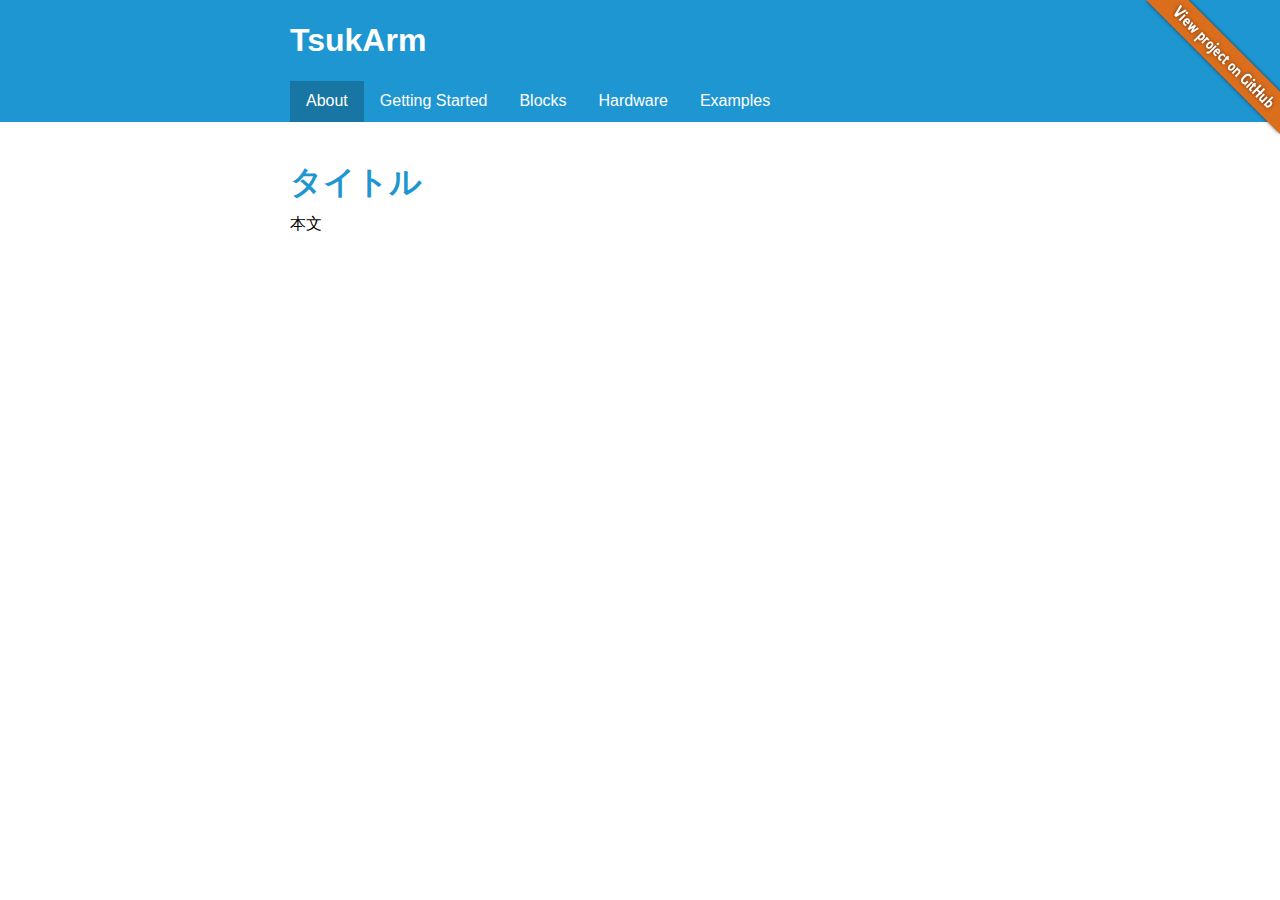
==== commit bc6568e4: "とりあえず何となくテンプレートを作成" ====
--- a/index.html
+++ b/index.html
@@ -1,62 +1,25 @@
-<!doctype html>
+
+<!-- saved from url=(0063)https://khanning.github.io/scratch-arduino-extension/index.html -->
 <html>
-  <head>
-    <meta charset="utf-8">
-    <meta http-equiv="X-UA-Compatible" content="chrome=1">
-    <title>Tsukarm.GitHub.io by TsukArm</title>
+<head>
+    <meta http-equiv="Content-Type" content="text/html; charset=UTF-8">
+    <title>TsukArm</title>
+    <link rel="stylesheet" type="text/css" href="./css/styles.css">
+    <script src="http://code.jquery.com/jquery-2.1.3.min.js"></script>
+    <script src="./loader.js"></script>
+</head>
+<body>
 
-    <link rel="stylesheet" href="stylesheets/styles.css">
-    <link rel="stylesheet" href="stylesheets/github-light.css">
-    <script src="javascripts/scale.fix.js"></script>
-    <meta name="viewport" content="width=device-width, initial-scale=1, user-scalable=no">
-    <!--[if lt IE 9]>
-    <script src="//html5shiv.googlecode.com/svn/trunk/html5.js"></script>
-    <![endif]-->
-  </head>
-  <body>
-    <div class="wrapper">
-      <header>
-        <h1 class="header">Tsukarm.GitHub.io</h1>
-        <p class="header"></p>
+    <div id="header-container">
+    </div>
 
+    <div id="content-container">
 
+        <h1>タイトル</h1>
+        <p>
+            本文
+        </p>
+    </div>
 
-        <ul>
-          <li><a class="buttons github" href="https://github.com/TsukArm">GitHub Profile</a></li>
-        </ul>
-
-      </header>
-      <section>
-        <h3>
-<a id="welcome-to-github-pages" class="anchor" href="#welcome-to-github-pages" aria-hidden="true"><span aria-hidden="true" class="octicon octicon-link"></span></a>Welcome to GitHub Pages.</h3>
-
-<p>This automatic page generator is the easiest way to create beautiful pages for all of your projects. Author your page content here <a href="https://guides.github.com/features/mastering-markdown/">using GitHub Flavored Markdown</a>, select a template crafted by a designer, and publish. After your page is generated, you can check out the new <code>gh-pages</code> branch locally. If you’re using GitHub Desktop, simply sync your repository and you’ll see the new branch.</p>
-
-<h3>
-<a id="designer-templates" class="anchor" href="#designer-templates" aria-hidden="true"><span aria-hidden="true" class="octicon octicon-link"></span></a>Designer Templates</h3>
-
-<p>We’ve crafted some handsome templates for you to use. Go ahead and click 'Continue to layouts' to browse through them. You can easily go back to edit your page before publishing. After publishing your page, you can revisit the page generator and switch to another theme. Your Page content will be preserved.</p>
-
-<h3>
-<a id="creating-pages-manually" class="anchor" href="#creating-pages-manually" aria-hidden="true"><span aria-hidden="true" class="octicon octicon-link"></span></a>Creating pages manually</h3>
-
-<p>If you prefer to not use the automatic generator, push a branch named <code>gh-pages</code> to your repository to create a page manually. In addition to supporting regular HTML content, GitHub Pages support Jekyll, a simple, blog aware static site generator. Jekyll makes it easy to create site-wide headers and footers without having to copy them across every page. It also offers intelligent blog support and other advanced templating features.</p>
-
-<h3>
-<a id="authors-and-contributors" class="anchor" href="#authors-and-contributors" aria-hidden="true"><span aria-hidden="true" class="octicon octicon-link"></span></a>Authors and Contributors</h3>
-
-<p>You can @mention a GitHub username to generate a link to their profile. The resulting <code>&lt;a&gt;</code> element will link to the contributor’s GitHub Profile. For example: In 2007, Chris Wanstrath (<a href="https://github.com/defunkt" class="user-mention">@defunkt</a>), PJ Hyett (<a href="https://github.com/pjhyett" class="user-mention">@pjhyett</a>), and Tom Preston-Werner (<a href="https://github.com/mojombo" class="user-mention">@mojombo</a>) founded GitHub.</p>
-
-<h3>
-<a id="support-or-contact" class="anchor" href="#support-or-contact" aria-hidden="true"><span aria-hidden="true" class="octicon octicon-link"></span></a>Support or Contact</h3>
-
-<p>Having trouble with Pages? Check out our <a href="https://help.github.com/pages">documentation</a> or <a href="https://github.com/contact">contact support</a> and we’ll help you sort it out.</p>
-      </section>
-      <footer>
-        <p><small>Hosted on <a href="https://pages.github.com">GitHub Pages</a> using the Dinky theme</small></p>
-      </footer>
-    </div>
-    <!--[if !IE]><script>fixScale(document);</script><![endif]-->
-		
-  </body>
-</html>
+</body>
+</html>--- a/css/styles.css
+++ b/css/styles.css
@@ -0,0 +1,105 @@
+body {
+  margin: 0;
+  padding: 0;
+  background-color: #FFF;
+  font-family: Arial, Helvetica, sans-serif;
+  line-height: 1.3em;
+}
+
+h1 {
+  color: hsl(200, 75%, 47%);
+}
+
+li {
+  padding: 5px 0;
+}
+
+#header-container {
+  margin: 0 0 50px 0;
+  background-color: hsl(200, 75%, 47%);
+}
+
+header {
+  margin: 0 auto;
+  max-width: 700px;
+}
+
+header h1 {
+  color: #FFF;
+  margin: 0;
+  padding: 30px 0;
+}
+
+header ul {
+  list-style-type: none;
+  margin: 0;
+  padding: 0;
+  overflow: hidden;
+}
+
+header li {
+  float: left;
+  padding: 0;
+}
+
+header li a {
+  display: block;
+  color: #FFF;
+  text-align: center;
+  padding: 10px 16px;
+  text-decoration: none;
+}
+
+header a:hover:not(.selected) {
+  background-color: hsl(200, 75%, 37%);
+}
+
+header .selected {
+  background-color: hsl(200, 75%, 37%);
+}
+
+#github-banner {
+  position: absolute;
+  top: 0;
+  right: 0;
+  border: 0;
+}
+
+#content-container {
+  margin: 0 auto;
+  padding-bottom: 50px;
+  max-width: 700px;
+}
+
+#nav {
+  list-style-type: none;
+  padding: 0;
+}
+
+#nav li {
+  padding: 2px 0 0 0;
+}
+
+#nav a, #langs a {
+  color: blue;
+  text-decoration: none;
+}
+
+#nav a:hover, #langs a:hover {
+  text-decoration: underline;
+}
+
+#nav a:visited, #langs a:visited {
+  color: blue;
+}
+
+.small-text {
+  font-size: .8em;
+}
+
+.component {
+  width: 220px;
+  display: inline-block;
+  vertical-align: top;
+  text-align: center;
+}
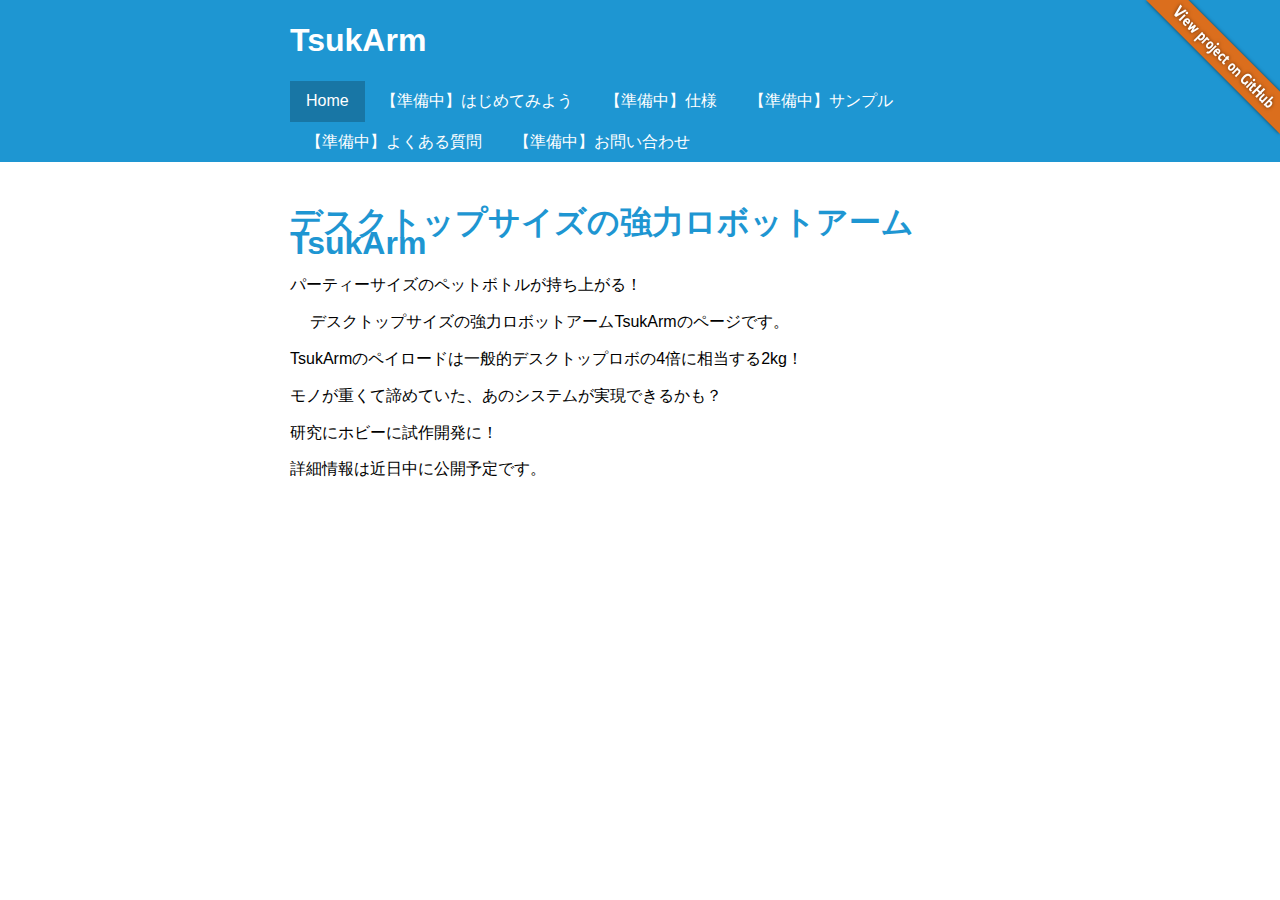
==== commit d0e1042c: "MakerFaireの申込み文を追加&ヘッダーの無効リンクを建設中に" ====
--- a/index.html
+++ b/index.html
@@ -1,11 +1,9 @@
-
-<!-- saved from url=(0063)https://khanning.github.io/scratch-arduino-extension/index.html -->
 <html>
 <head>
     <meta http-equiv="Content-Type" content="text/html; charset=UTF-8">
     <title>TsukArm</title>
     <link rel="stylesheet" type="text/css" href="./css/styles.css">
-    <script src="http://code.jquery.com/jquery-2.1.3.min.js"></script>
+    <script src="./jquery-3.1.0.min.js"></script>
     <script src="./loader.js"></script>
 </head>
 <body>
@@ -15,11 +13,26 @@
 
     <div id="content-container">
 
-        <h1>タイトル</h1>
+        <h1>デスクトップサイズの強力ロボットアームTsukArm</h1>
         <p>
-            本文
+	パーティーサイズのペットボトルが持ち上がる！
+	</p>
+	<p>　
+	デスクトップサイズの強力ロボットアームTsukArmのページです。
+	</p>
+	<p>
+	TsukArmのペイロードは一般的デスクトップロボの4倍に相当する2kg！
+	</p>
+	<p>
+	モノが重くて諦めていた、あのシステムが実現できるかも？
+	</p>
+	<p>
+	研究にホビーに試作開発に！
+	</p>
+	<p>
+	詳細情報は近日中に公開予定です。
         </p>
     </div>
 
 </body>
-</html>+</html>
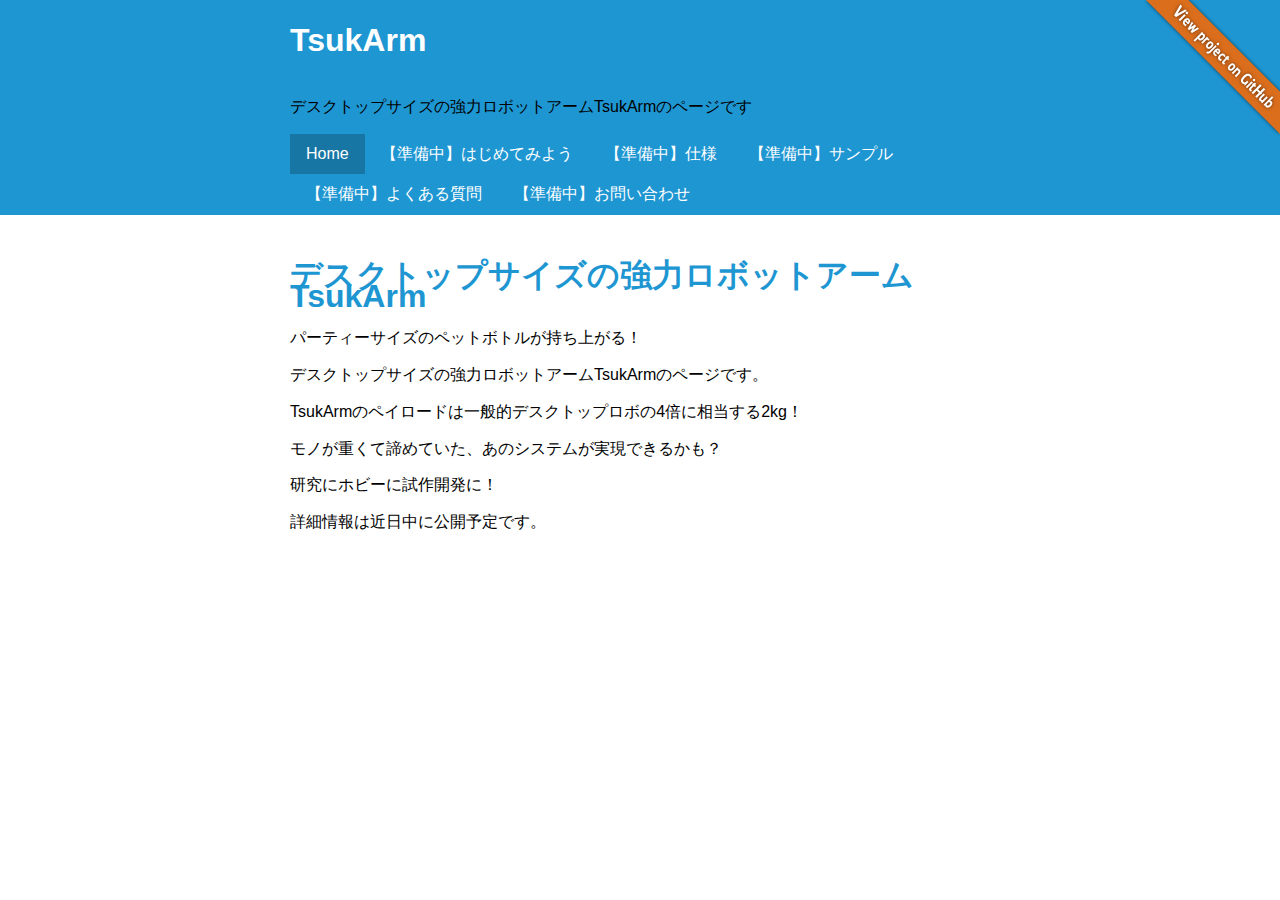
==== commit f661ad7c: "タグ打ちを直し、ヘッダの情報も追記" ====
--- a/index.html
+++ b/index.html
@@ -1,7 +1,7 @@
 <html>
 <head>
     <meta http-equiv="Content-Type" content="text/html; charset=UTF-8">
-    <title>TsukArm</title>
+    <title>デスクトップサイズの強力ロボットアームTsukArm</title>
     <link rel="stylesheet" type="text/css" href="./css/styles.css">
     <script src="./jquery-3.1.0.min.js"></script>
     <script src="./loader.js"></script>
@@ -12,26 +12,13 @@
     </div>
 
     <div id="content-container">
-
         <h1>デスクトップサイズの強力ロボットアームTsukArm</h1>
-        <p>
-	パーティーサイズのペットボトルが持ち上がる！
-	</p>
-	<p>　
-	デスクトップサイズの強力ロボットアームTsukArmのページです。
-	</p>
-	<p>
-	TsukArmのペイロードは一般的デスクトップロボの4倍に相当する2kg！
-	</p>
-	<p>
-	モノが重くて諦めていた、あのシステムが実現できるかも？
-	</p>
-	<p>
-	研究にホビーに試作開発に！
-	</p>
-	<p>
-	詳細情報は近日中に公開予定です。
-        </p>
+        <p>パーティーサイズのペットボトルが持ち上がる！</p>
+	<p>デスクトップサイズの強力ロボットアームTsukArmのページです。</p>
+	<p>TsukArmのペイロードは一般的デスクトップロボの4倍に相当する2kg！</p>
+	<p>モノが重くて諦めていた、あのシステムが実現できるかも？</p>
+	<p>研究にホビーに試作開発に！</p>
+	<p>詳細情報は近日中に公開予定です。</p>
     </div>
 
 </body>
